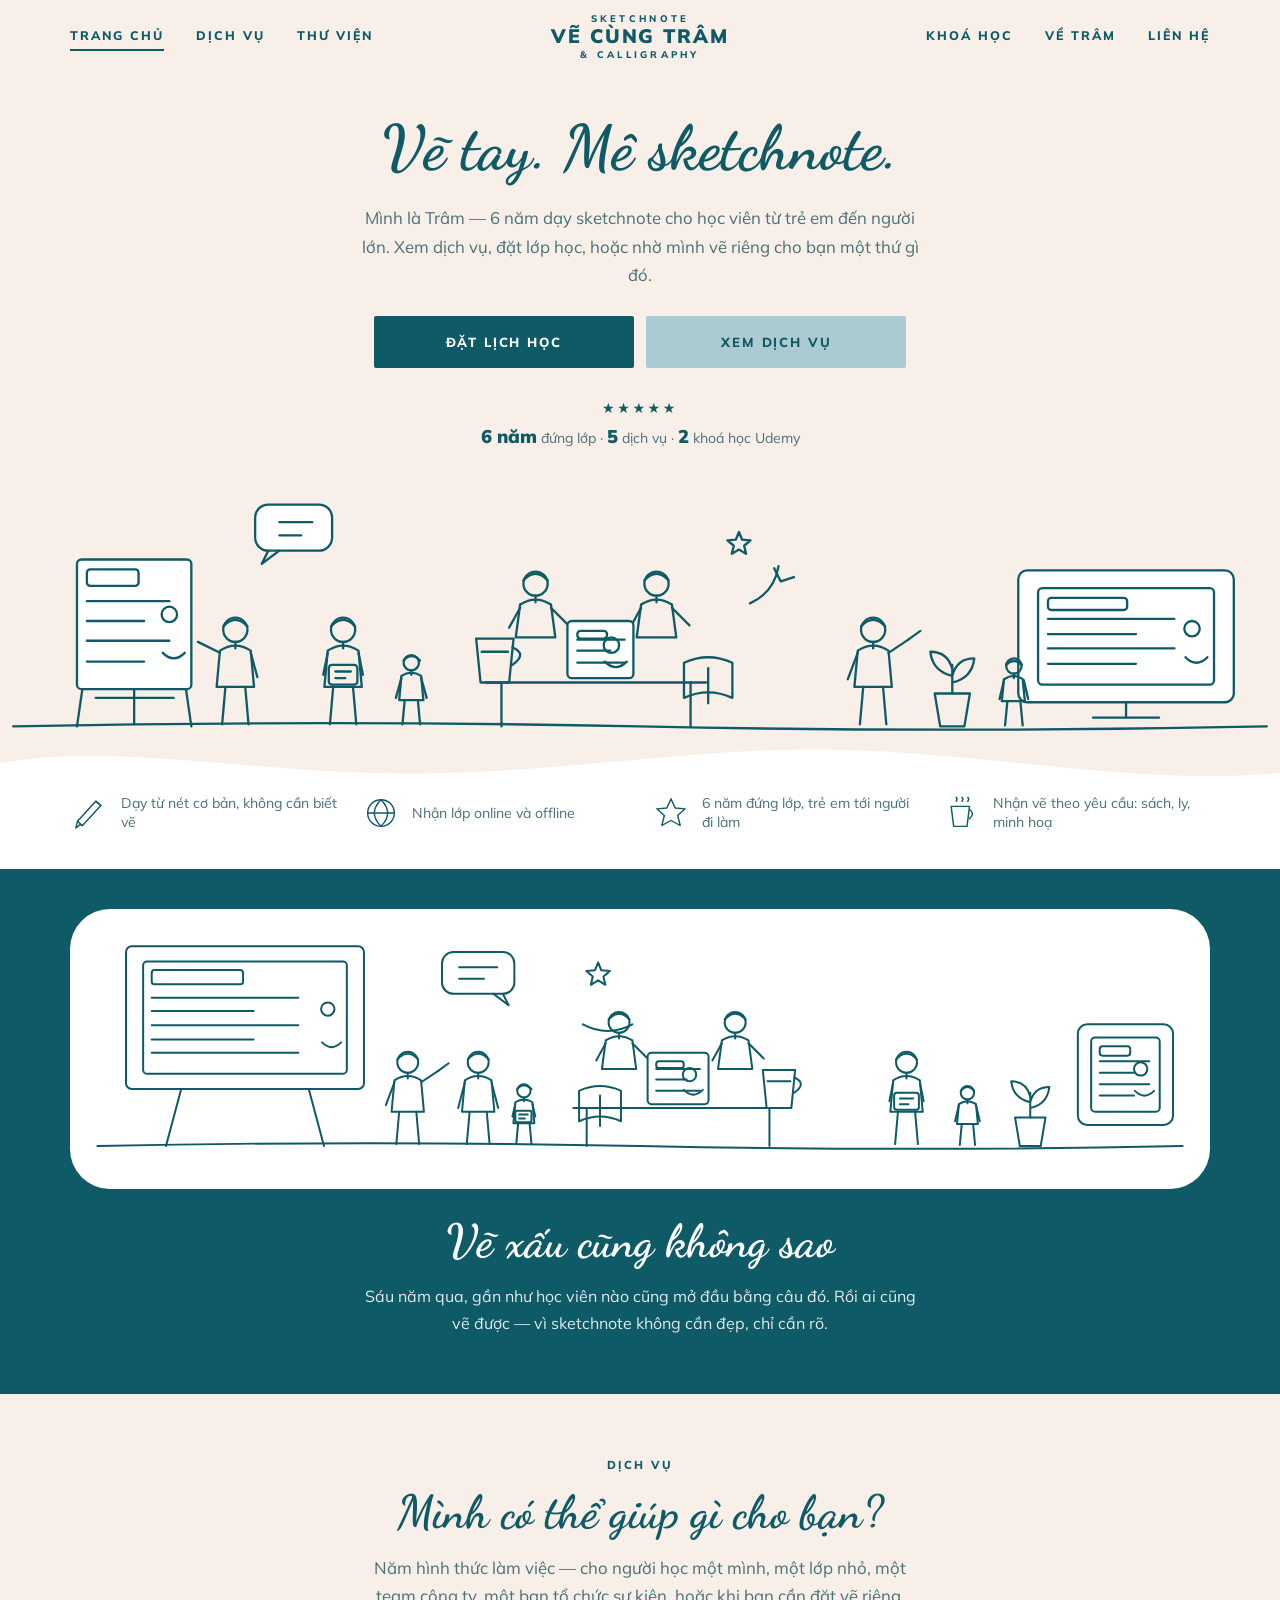
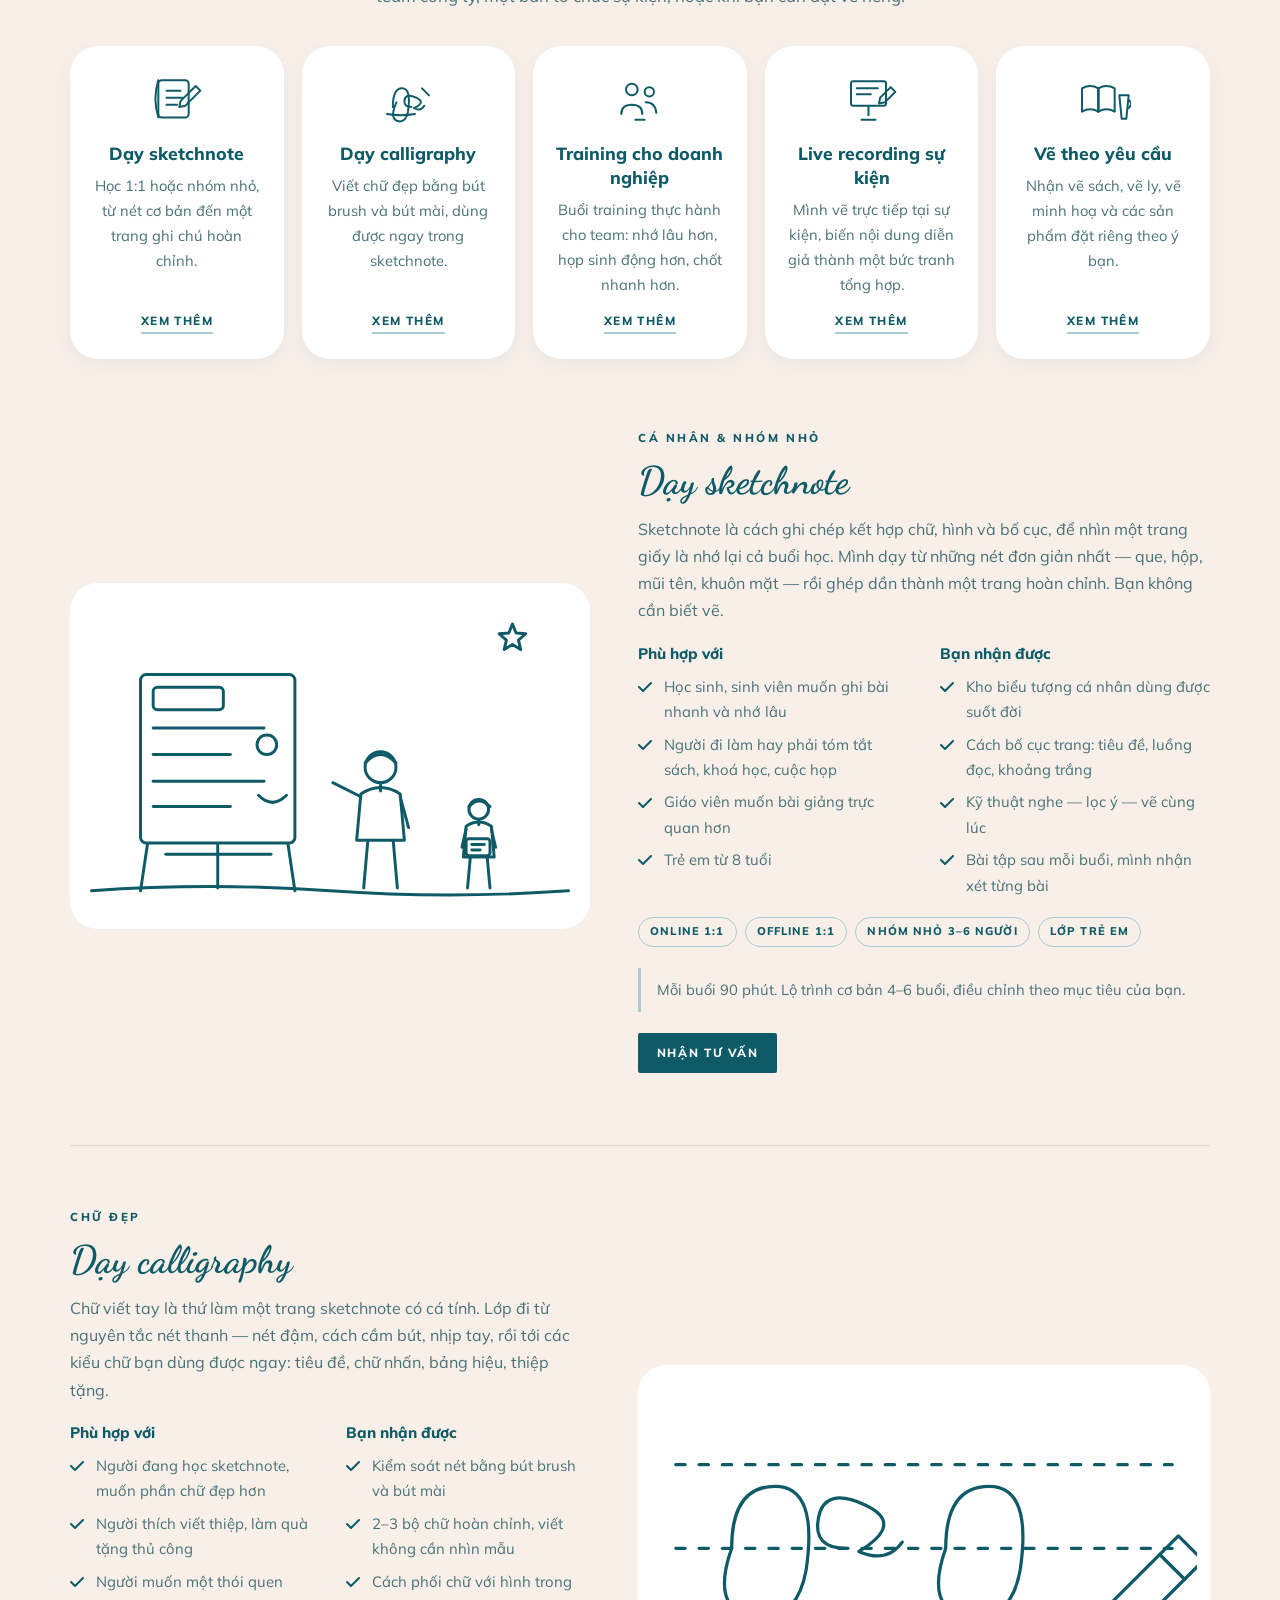
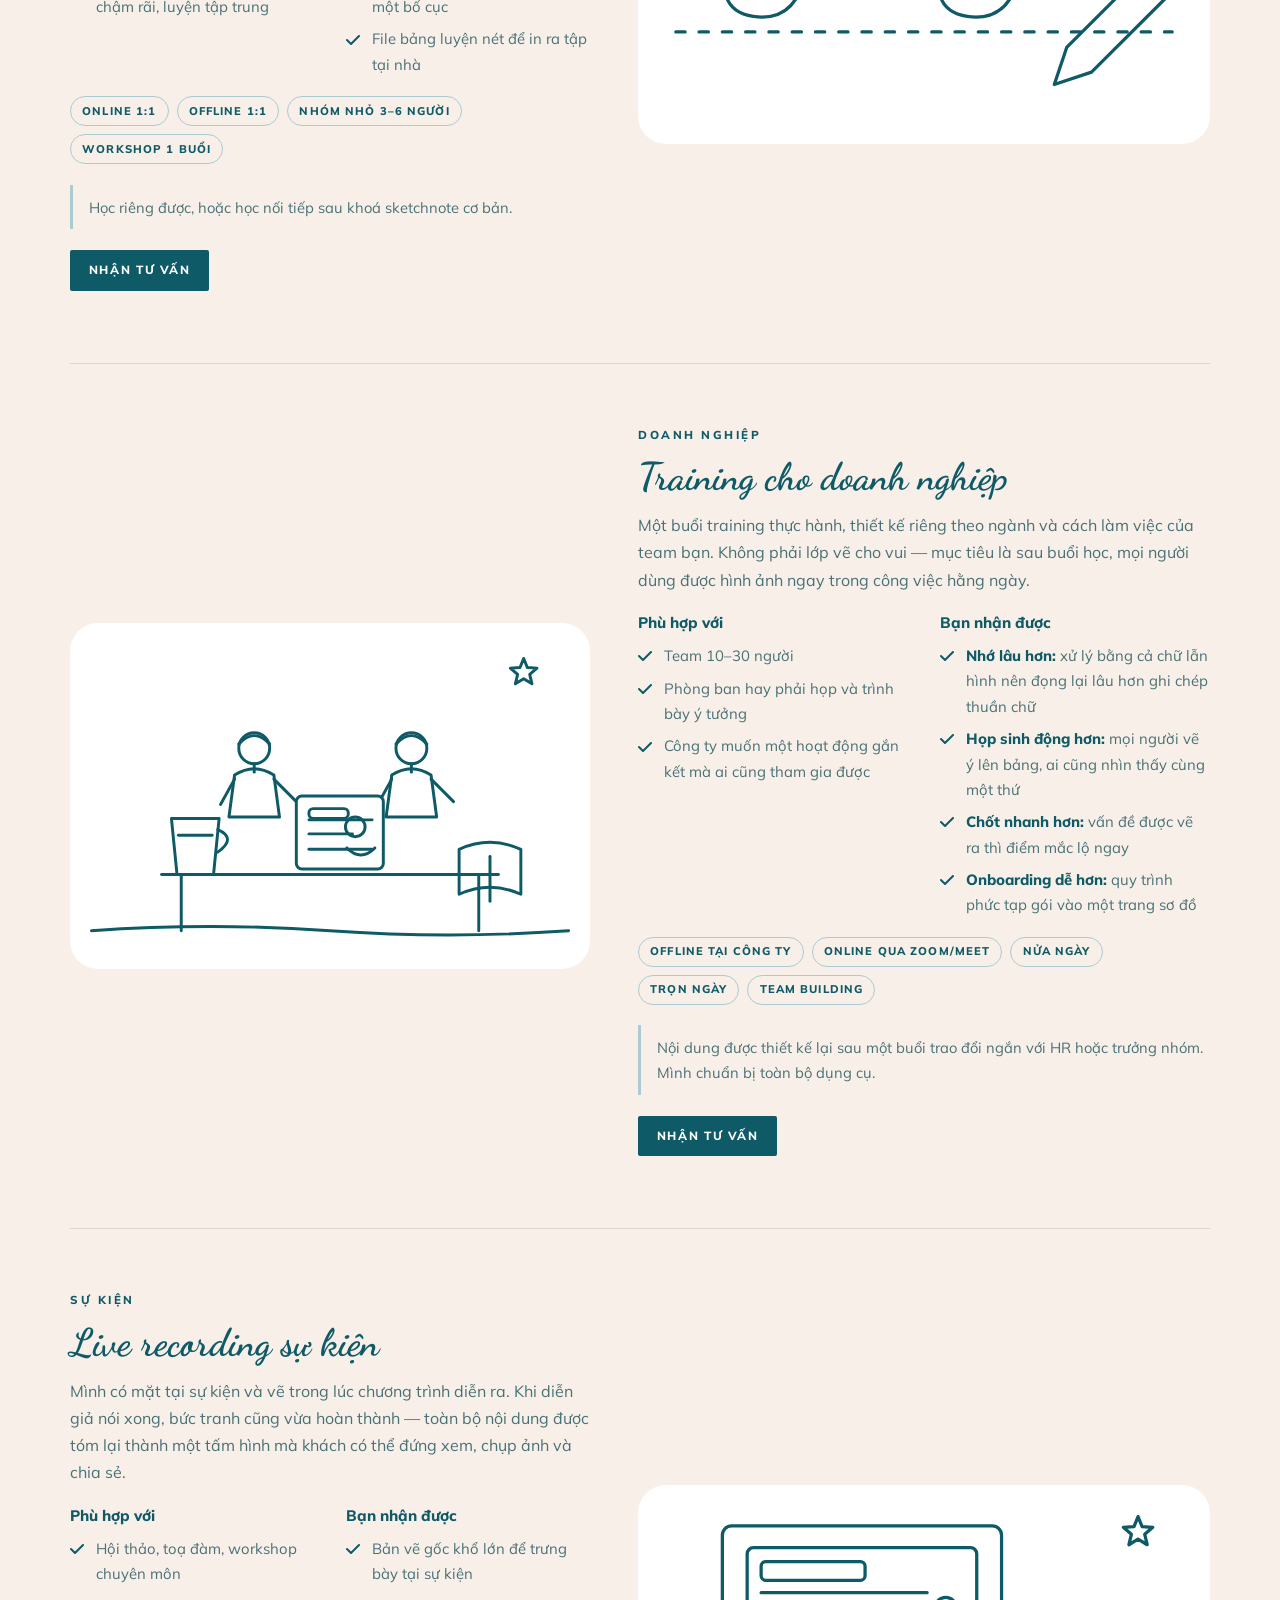
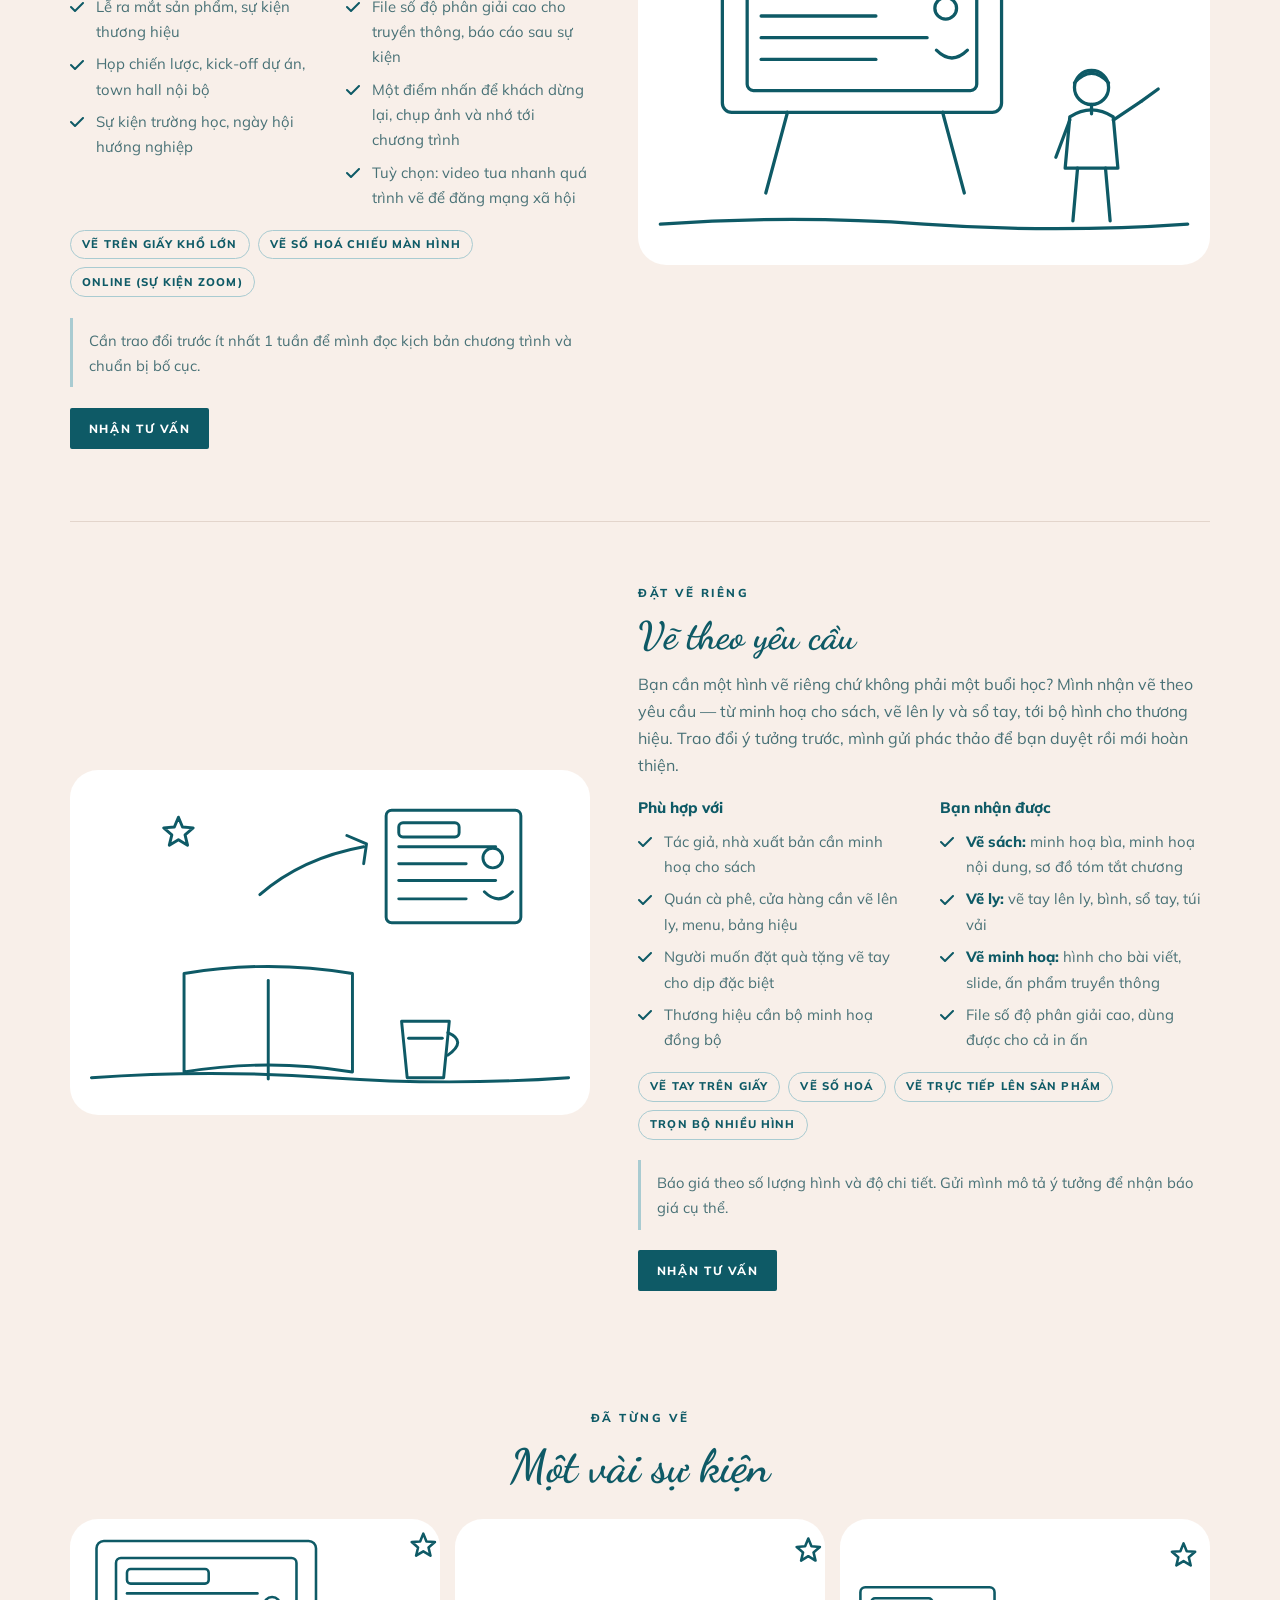
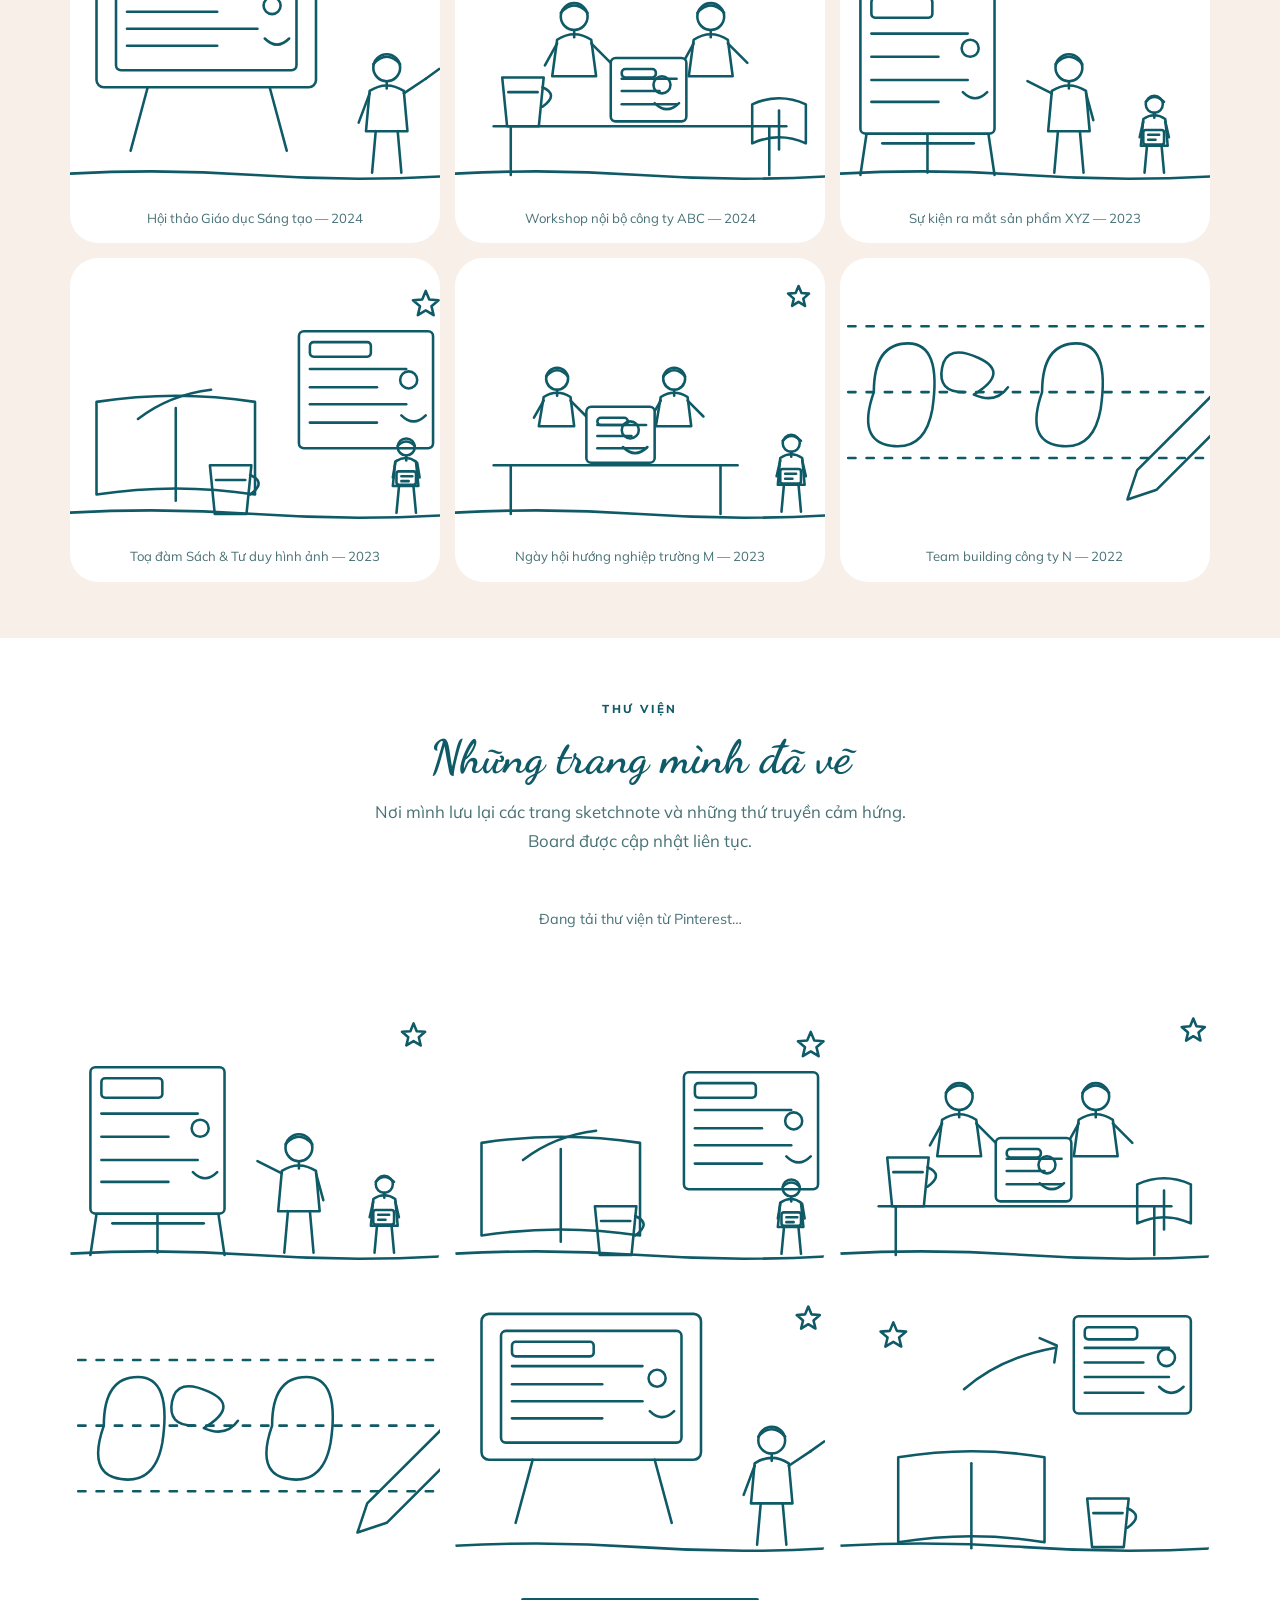
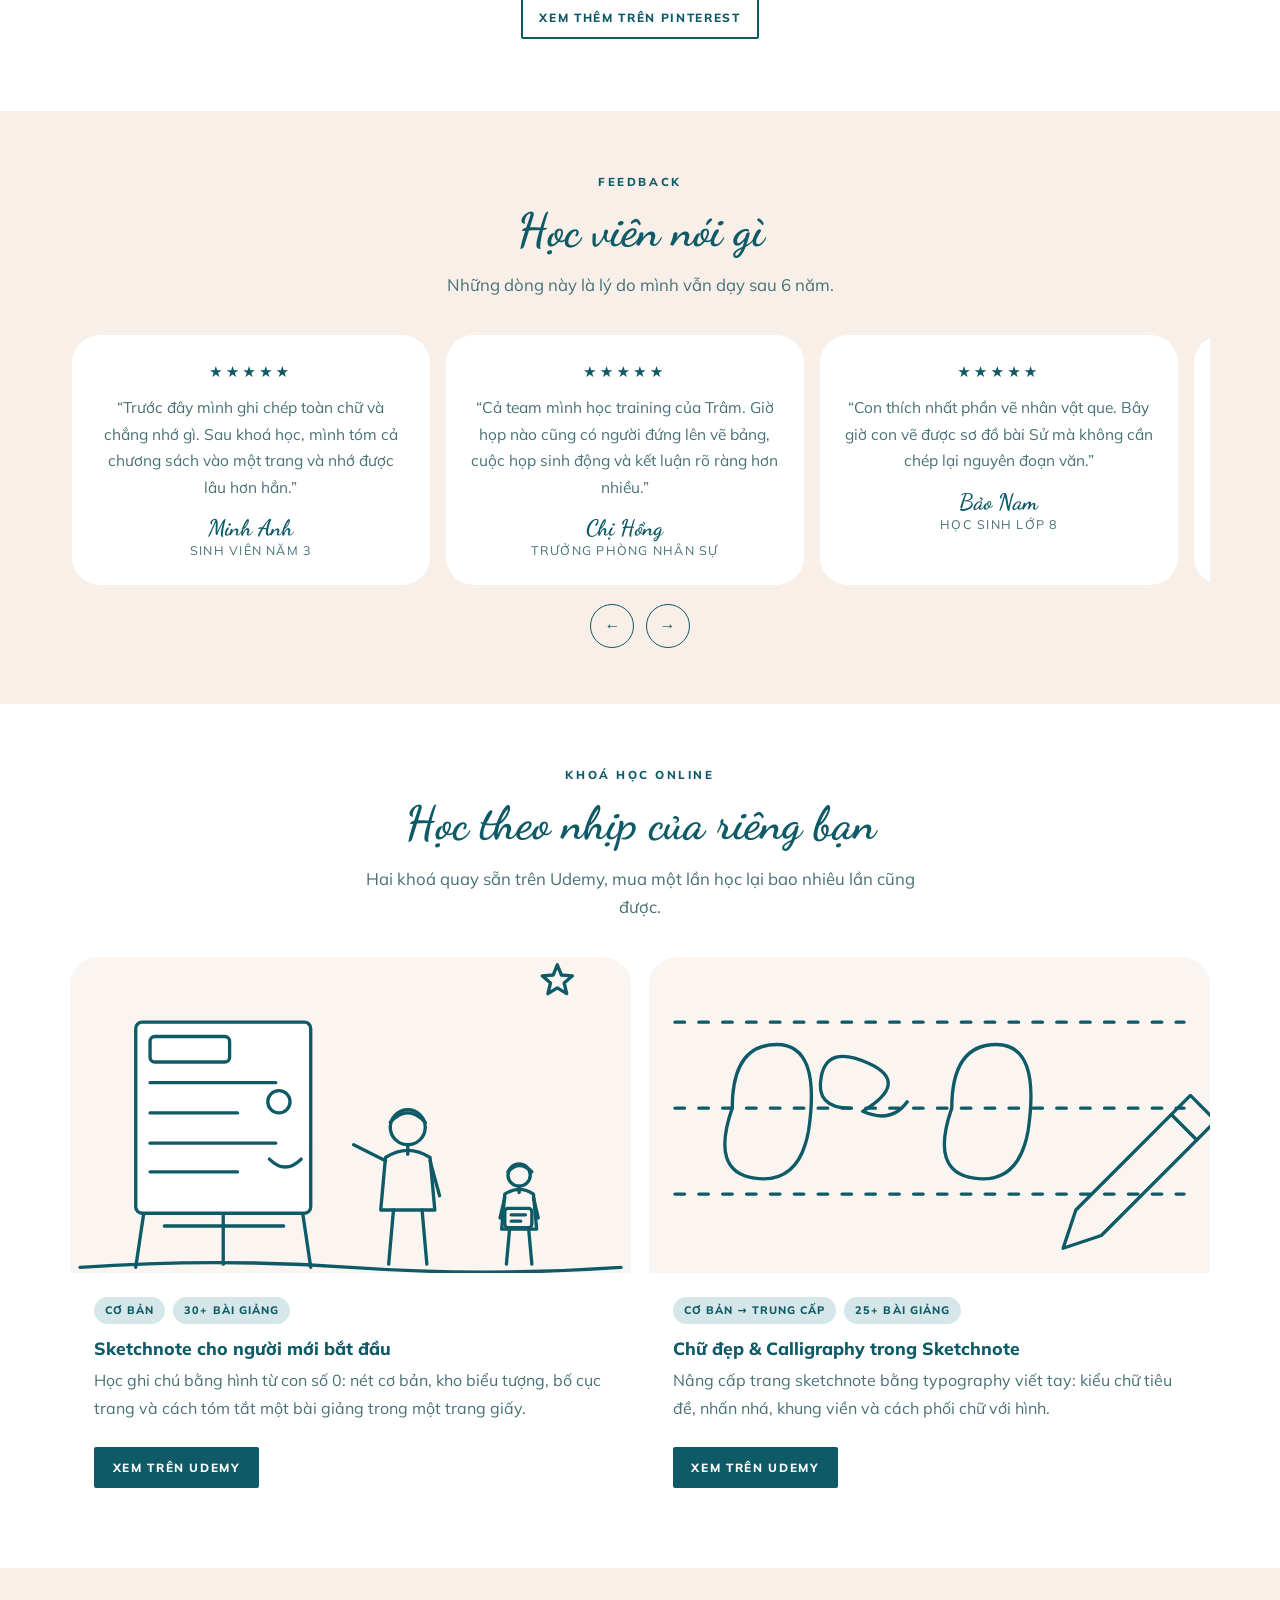
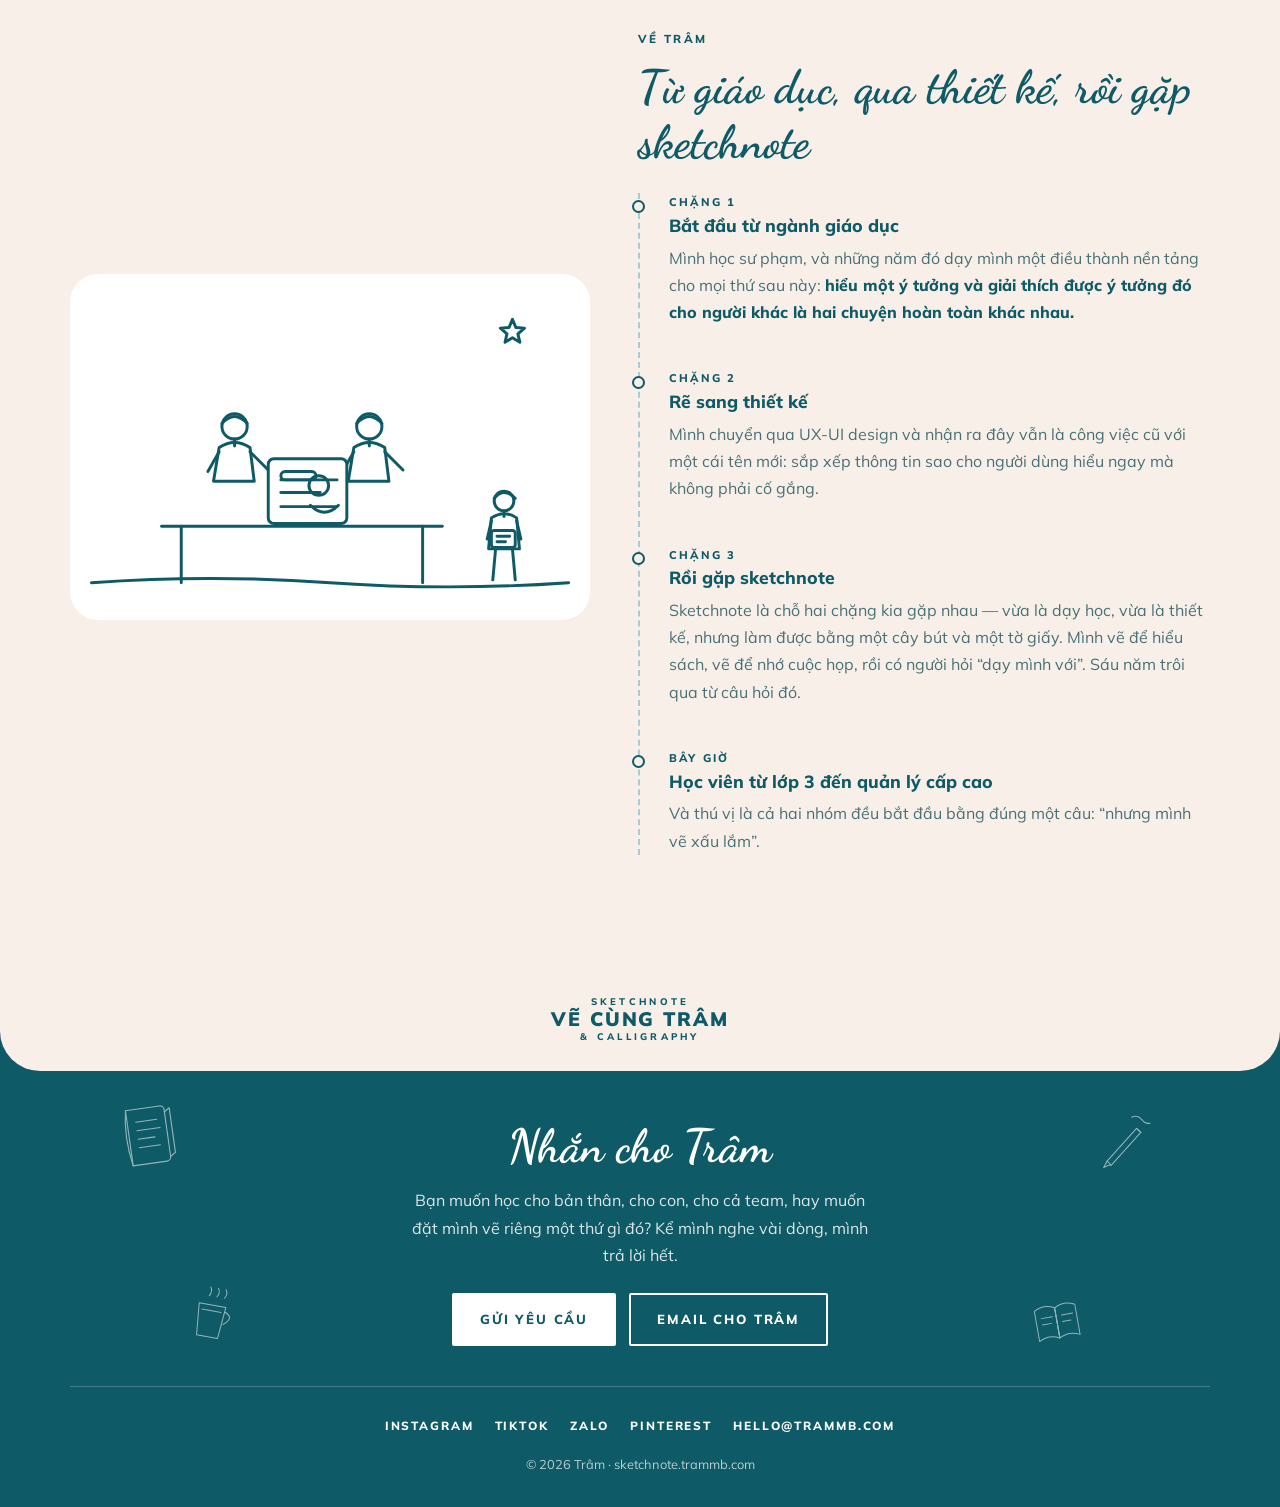
==== index.html @ b7bb28fb "Khởi tạo website sketchnote.trammb.com Web tĩnh một trang (HTML/CSS/JS thuần), kèm trang quản trị nộ" ====
<!DOCTYPE html>
<html lang="vi">
<head>
<meta charset="UTF-8">
<meta name="viewport" content="width=device-width, initial-scale=1">
<title>Trâm · Sketchnote — Biến ý tưởng thành hình ảnh</title>
<meta name="description" content="Trâm — UX-UI designer, 6 năm dạy sketchnote cho trẻ em và người lớn. Dạy sketchnote, calligraphy, training doanh nghiệp, live recording sự kiện và nhận vẽ theo yêu cầu.">
<meta name="theme-color" content="#0E5A66">
<meta property="og:title" content="Trâm · Sketchnote — Biến ý tưởng thành hình ảnh">
<meta property="og:description" content="Dạy sketchnote, calligraphy, training doanh nghiệp, live recording và vẽ theo yêu cầu.">
<meta property="og:type" content="website">
<!-- 👉 THAY: ảnh chia sẻ mạng xã hội (1200x630) -->
<meta property="og:image" content="assets/images/og-cover.jpg">

<link rel="preconnect" href="https://fonts.googleapis.com">
<link rel="preconnect" href="https://fonts.gstatic.com" crossorigin>
<!-- Dancing Script = chữ viết tay cho tiêu đề · Mulish = chữ thân bài (đồng bộ trammb.com)
     Cả hai font đều có bộ ký tự tiếng Việt đầy đủ (subset "vietnamese") -->
<link href="https://fonts.googleapis.com/css2?family=Dancing+Script:wght@600;700&family=Mulish:wght@400;600;700;800;900&display=swap" rel="stylesheet">
<link rel="stylesheet" href="styles.css">
<!-- 👉 THAY: favicon, bỏ file vào assets/ -->
<link rel="icon" href="assets/favicon.png">
</head>
<body>
<a class="skip-link" href="#main">Bỏ qua, tới nội dung chính</a>

<header class="site-header">
  <nav class="nav wrap" aria-label="Điều hướng chính">
    <ul class="nav-links nav-links--left">
      <li><a href="#top">Trang chủ</a></li>
      <li><a href="#dich-vu">Dịch vụ</a></li>
      <li><a href="#thu-vien">Thư viện</a></li>
    </ul>

    <a class="logo" href="#top">
      <span class="top">Sketchnote</span>
      <span class="mid">Vẽ cùng Trâm</span>
      <span class="bottom">&amp; Calligraphy</span>
    </a>

    <button class="nav-toggle" aria-expanded="false" aria-label="Mở menu"><span></span><span></span><span></span></button>

    <ul class="nav-links nav-links--right">
      <li><a href="#khoa-hoc">Khoá học</a></li>
      <li><a href="#ve-tram">Về Trâm</a></li>
      <li><a href="#lien-he">Liên hệ</a></li>
    </ul>
  </nav>
</header>

<main id="main">

  <!-- ===================== HERO ===================== -->
  <section class="hero" id="top">
    <div class="wrap">
      <h1 class="display">Vẽ tay. Mê sketchnote.</h1>
      <p class="lead">Mình là Trâm — 6 năm dạy sketchnote cho học viên từ trẻ em đến người lớn. Xem dịch vụ, đặt lớp học, hoặc nhờ mình vẽ riêng cho bạn một thứ gì đó.</p>
      <div class="hero-actions">
        <a class="btn" data-site-register href="#">Đặt lịch học</a>
        <a class="btn btn--sky" href="#dich-vu">Xem dịch vụ</a>
      </div>
      <p class="hero-badge">
        <span class="dots">★★★★★</span><br>
        <b>6 năm</b> đứng lớp · <b>5</b> dịch vụ · <b>2</b> khoá học Udemy
      </p>
    </div>

    <!-- 👉 THAY MINH HOẠ / ẢNH THẬT Ở ĐÂY
         Đang dùng hình vẽ SVG. Khi có ảnh thật, thay bằng:
           <img src="assets/images/hero.jpg" alt="Sketchnote của Trâm"> -->
    <div class="hero-art">
      <img src="assets/illustrations/scene-hero.svg" alt="Minh hoạ lớp học sketchnote: giá vẽ, học viên ngồi vẽ, lớp online">
    </div>
    <div class="wave" aria-hidden="true"></div>
  </section>

  <!-- ===================== 4 ĐIỂM MẠNH ===================== -->
  <section class="strip">
    <div class="wrap strip-grid" id="strip"></div>
  </section>

  <!-- ===================== DẢI TEAL ===================== -->
  <section class="band">
    <div class="wrap">
      <div class="band-card">
        <img src="assets/illustrations/scene-band.svg" alt="Minh hoạ buổi vẽ trực tiếp tại sự kiện và workshop sketchnote">
      </div>
      <div class="band-caption">
        <h2 class="display">Vẽ xấu cũng không sao</h2>
        <p>Sáu năm qua, gần như học viên nào cũng mở đầu bằng câu đó. Rồi ai cũng vẽ được — vì sketchnote không cần đẹp, chỉ cần rõ.</p>
      </div>
    </div>
  </section>

  <!-- ===================== DỊCH VỤ ===================== -->
  <section class="section" id="dich-vu">
    <div class="wrap center">
      <span class="eyebrow">Dịch vụ</span>
      <h2 class="display">Mình có thể giúp gì cho bạn?</h2>
      <p class="lead">Năm hình thức làm việc — cho người học một mình, một lớp nhỏ, một team công ty, một ban tổ chức sự kiện, hoặc khi bạn cần đặt vẽ riêng.</p>
      <!-- Render từ mảng SERVICES trong data.js -->
      <div class="grid grid--auto" id="service-cards" style="margin-top:2.2rem"></div>
    </div>
  </section>

  <!-- ===================== CHI TIẾT DỊCH VỤ ===================== -->
  <section class="section" style="padding-top:0">
    <div class="wrap">
      <!-- Render từ SERVICES trong data.js. Mỗi dịch vụ có anchor riêng:
           #day-sketchnote #calligraphy #training #live-recording #ve-theo-yeu-cau -->
      <div id="service-details"></div>

      <!-- Gallery riêng của Live recording — lấy từ LIVE_GALLERY trong data.js -->
      <div style="margin-top:2.5rem" class="center">
        <span class="eyebrow">Đã từng vẽ</span>
        <h2 class="display">Một vài sự kiện</h2>
        <div class="gallery-grid" id="live-gallery" style="margin-top:1.6rem;text-align:left"></div>
      </div>
    </div>
  </section>

  <!-- ===================== THƯ VIỆN PINTEREST ===================== -->
  <section class="section" id="thu-vien" style="background:var(--white)">
    <div class="wrap center">
      <span class="eyebrow">Thư viện</span>
      <h2 class="display">Những trang mình đã vẽ</h2>
      <p class="lead">Nơi mình lưu lại các trang sketchnote và những thứ truyền cảm hứng. Board được cập nhật liên tục.</p>

      <!-- ============================================================
           👉 THAY LINK BOARD trong data.js → biến PINTEREST_BOARD_URL
           Widget dựng bằng script chính chủ của Pinterest
           (assets.pinterest.com/js/pinit.js — cùng code mà
           widgets.pinterest.com sinh ra ở tab "Board").
           Nếu tải chậm hoặc bị chặn, khối fallback bên dưới tự hiện.
      ============================================================= -->
      <div id="pinterest-embed" style="margin-top:2rem">
        <p class="pin-loading">Đang tải thư viện từ Pinterest…</p>
      </div>
      <div id="pinterest-fallback" hidden style="margin-top:2rem">
        <div class="gallery-grid"></div>
      </div>

      <p style="margin-top:1.8rem">
        <a class="btn btn--outline btn--sm" data-pin-link href="#" target="_blank" rel="noopener">Xem thêm trên Pinterest</a>
      </p>
    </div>
  </section>

  <!-- ===================== FEEDBACK ===================== -->
  <section class="section" id="feedback">
    <div class="wrap center">
      <span class="eyebrow">Feedback</span>
      <h2 class="display">Học viên nói gì</h2>
      <p class="lead">Những dòng này là lý do mình vẫn dạy sau 6 năm.</p>
      <!-- Render từ mảng FEEDBACKS trong data.js -->
      <div class="fb-track" id="feedback-track" tabindex="0" aria-label="Feedback học viên, cuộn ngang" style="margin-top:2rem;text-align:left"></div>
      <div class="fb-nav">
        <button type="button" data-fb-prev aria-label="Feedback trước">←</button>
        <button type="button" data-fb-next aria-label="Feedback tiếp theo">→</button>
      </div>
    </div>
  </section>

  <!-- ===================== KHOÁ HỌC ===================== -->
  <section class="section" id="khoa-hoc" style="background:var(--white)">
    <div class="wrap center">
      <span class="eyebrow">Khoá học online</span>
      <h2 class="display">Học theo nhịp của riêng bạn</h2>
      <p class="lead">Hai khoá quay sẵn trên Udemy, mua một lần học lại bao nhiêu lần cũng được.</p>
      <!-- Render từ mảng COURSES trong data.js — 👉 THAY tên khoá, ảnh cover, link Udemy ở đó -->
      <div class="grid grid--2" id="course-grid" style="margin-top:2.2rem;text-align:left"></div>
    </div>
  </section>

  <!-- ===================== VỀ TRÂM ===================== -->
  <section class="section" id="ve-tram">
    <div class="wrap">
      <div class="svc-body">
        <div class="svc-media">
          <!-- 👉 THAY ẢNH CHÂN DUNG: đổi src thành assets/images/tram.jpg -->
          <img src="assets/illustrations/note-kids.svg" alt="Minh hoạ lớp học sketchnote">
        </div>
        <div>
          <span class="eyebrow">Về Trâm</span>
          <h2 class="display">Từ giáo dục, qua thiết kế, rồi gặp sketchnote</h2>
          <ol class="timeline" style="margin-top:1.5rem">
            <li>
              <p class="year">Chặng 1</p>
              <h3>Bắt đầu từ ngành giáo dục</h3>
              <p>Mình học sư phạm, và những năm đó dạy mình một điều thành nền tảng cho mọi thứ sau này: <strong>hiểu một ý tưởng và giải thích được ý tưởng đó cho người khác là hai chuyện hoàn toàn khác nhau.</strong></p>
            </li>
            <li>
              <p class="year">Chặng 2</p>
              <h3>Rẽ sang thiết kế</h3>
              <p>Mình chuyển qua UX-UI design và nhận ra đây vẫn là công việc cũ với một cái tên mới: sắp xếp thông tin sao cho người dùng hiểu ngay mà không phải cố gắng.</p>
            </li>
            <li>
              <p class="year">Chặng 3</p>
              <h3>Rồi gặp sketchnote</h3>
              <p>Sketchnote là chỗ hai chặng kia gặp nhau — vừa là dạy học, vừa là thiết kế, nhưng làm được bằng một cây bút và một tờ giấy. Mình vẽ để hiểu sách, vẽ để nhớ cuộc họp, rồi có người hỏi “dạy mình với”. Sáu năm trôi qua từ câu hỏi đó.</p>
            </li>
            <li>
              <p class="year">Bây giờ</p>
              <h3>Học viên từ lớp 3 đến quản lý cấp cao</h3>
              <p>Và thú vị là cả hai nhóm đều bắt đầu bằng đúng một câu: “nhưng mình vẽ xấu lắm”.</p>
            </li>
          </ol>
        </div>
      </div>
    </div>
  </section>

</main>

<!-- ===================== FOOTER ===================== -->
<footer class="site-footer" id="lien-he">
  <div class="footer-nav">
    <nav class="nav wrap" aria-label="Điều hướng chân trang">
      <a class="logo" href="#top">
        <span class="top">Sketchnote</span>
        <span class="mid">Vẽ cùng Trâm</span>
        <span class="bottom">&amp; Calligraphy</span>
      </a>
    </nav>
  </div>

  <div class="footer-inner wrap">
    <!-- Doodle trang trí — đổi file trong assets/illustrations/ nếu muốn -->
    <span class="footer-doodle d1"><img src="assets/illustrations/doodle-notebook.svg" alt=""></span>
    <span class="footer-doodle d2"><img src="assets/illustrations/doodle-cup.svg" alt=""></span>
    <span class="footer-doodle d3"><img src="assets/illustrations/doodle-pen.svg" alt=""></span>
    <span class="footer-doodle d4"><img src="assets/illustrations/doodle-book.svg" alt=""></span>

    <h2 class="display">Nhắn cho Trâm</h2>
    <p>Bạn muốn học cho bản thân, cho con, cho cả team, hay muốn đặt mình vẽ riêng một thứ gì đó? Kể mình nghe vài dòng, mình trả lời hết.</p>
    <div class="footer-actions">
      <a class="btn" data-site-register href="#">Gửi yêu cầu</a>
      <a class="btn btn--outline" data-site-email href="#">Email cho Trâm</a>
    </div>
  </div>

  <div class="footer-meta wrap">
    <!-- Link lấy từ object SITE trong data.js -->
    <ul class="footer-links">
      <li><a data-site-instagram href="#" target="_blank" rel="noopener">Instagram</a></li>
      <li><a data-site-tiktok href="#" target="_blank" rel="noopener">TikTok</a></li>
      <li><a data-site-zalo href="#" target="_blank" rel="noopener">Zalo</a></li>
      <li><a data-pin-link href="#" target="_blank" rel="noopener">Pinterest</a></li>
      <li><a data-site-email="text" href="#">email</a></li>
    </ul>
    <p class="copyright">© <span data-year></span> Trâm · sketchnote.trammb.com</p>
  </div>
</footer>

<script src="data.js"></script>
<script src="script.js"></script>
</body>
</html>
---- styles.css ----
/* ============================================================
   styles.css — sketchnote.trammb.com
   Style: nền giấy kem + mực teal, minh hoạ line-art một màu,
   tiêu đề chữ viết tay, nav chữ in hoa giãn chữ.
   Mobile-first.
   ============================================================ */

/* ---------- 1. Màu & font ---------- */
:root {
  --ink:        #0E5A66;   /* mực teal đậm — màu chủ đạo */
  --ink-deep:   #09424B;
  --ink-soft:   #487176;   /* chữ đoạn văn — đủ tương phản WCAG AA trên nền kem */
  --sky:        #A9CBD1;   /* teal nhạt — nút phụ, nhấn */
  --sky-soft:   #D6E7EA;
  --paper:      #F8EFE9;   /* giấy kem */
  --paper-2:    #FBF5F1;
  --white:      #FFFFFF;
  --line:       #E3D5CC;

  --font-hand: "Dancing Script", "Segoe Script", cursive;
  --font-body: "Mulish", ui-sans-serif, system-ui, -apple-system, sans-serif;

  --r-md: 16px;
  --r-lg: 28px;
  --r-xl: 40px;
  --r-pill: 9999px;
  --shadow: 0 12px 34px rgba(14,90,102,.10);
  --wrap: 1140px;
}

/* ---------- 2. Reset ---------- */
*, *::before, *::after { box-sizing: border-box; }
html { scroll-behavior: smooth; scroll-padding-top: 96px; }
body {
  margin: 0;
  font-family: var(--font-body);
  font-size: 16px; line-height: 1.7;
  color: var(--ink-soft);
  background: var(--paper);
  -webkit-font-smoothing: antialiased;
}
img, svg { max-width: 100%; display: block; }
a { color: var(--ink); }

/* Tiêu đề lớn = chữ viết tay */
.display {
  font-family: var(--font-hand); font-weight: 700;
  color: var(--ink); line-height: 1.18; letter-spacing: 0;
  margin: 0 0 .3em;
}
h1.display { font-size: clamp(2.2rem, 8.5vw, 3.9rem); }
h2.display { font-size: clamp(1.8rem, 6.5vw, 2.9rem); }
h3 { font-family: var(--font-body); font-weight: 800; font-size: 1.1rem; color: var(--ink); margin: 0 0 .4em; line-height: 1.35; }
h4 { font-weight: 800; font-size: .95rem; color: var(--ink); margin: 0 0 .5em; }
p { margin: 0 0 1em; }
strong { color: var(--ink); font-weight: 800; }

.wrap { width: min(100% - 2rem, var(--wrap)); margin-inline: auto; }
.section { padding: 3.5rem 0; }
.center { text-align: center; }
.lead { font-size: 1.05rem; max-width: 56ch; }
.center .lead, .lead.center { margin-inline: auto; }

/* Nhãn nhỏ chữ in hoa giãn chữ */
.eyebrow {
  display: inline-block; font-size: .72rem; font-weight: 800;
  letter-spacing: .22em; text-transform: uppercase; color: var(--ink);
  margin-bottom: .7rem;
}

/* ---------- 3. Nút ---------- */
.btn {
  display: inline-flex; align-items: center; justify-content: center; gap: .5rem;
  font-family: inherit; font-size: .82rem; font-weight: 800;
  letter-spacing: .14em; text-transform: uppercase;
  padding: 1em 2em; border: 2px solid var(--ink); background: var(--ink); color: #fff;
  text-decoration: none; cursor: pointer; border-radius: 2px;
  transition: background .18s ease, color .18s ease, border-color .18s ease;
}
.btn:hover, .btn:focus-visible { background: var(--ink-deep); border-color: var(--ink-deep); }
.btn--sky { background: var(--sky); border-color: var(--sky); color: var(--ink); }
.btn--sky:hover { background: var(--ink); border-color: var(--ink); color: #fff; }
.btn--outline { background: transparent; color: var(--ink); }
.btn--outline:hover { background: var(--ink); color: #fff; }
.btn--sm { padding: .7em 1.4em; font-size: .74rem; }
.btn--text {
  background: none; border: 0; padding: 0; color: var(--ink);
  letter-spacing: .12em; border-bottom: 2px solid var(--sky); border-radius: 0;
}
.btn--text:hover { background: none; border-bottom-color: var(--ink); }

/* ---------- 4. Header ---------- */
.site-header {
  position: sticky; top: 0; z-index: 60;
  background: rgba(248,239,233,.96);
  backdrop-filter: saturate(180%) blur(8px);
}
.nav { display: flex; align-items: center; justify-content: space-between; gap: 1rem; padding: .8rem 0; }

/* Logo xếp 3 dòng như bảng hiệu */
.logo { text-align: center; text-decoration: none; color: var(--ink); line-height: 1.1; }
.logo .top, .logo .bottom {
  display: block; font-size: .6rem; font-weight: 800; letter-spacing: .34em; text-transform: uppercase;
}
.logo .mid {
  display: block; font-size: 1.22rem; font-weight: 900; letter-spacing: .1em;
  text-transform: uppercase; margin: .1em 0;
}

.nav-toggle {
  display: grid; gap: 5px; width: 42px; height: 40px; place-content: center;
  background: none; border: 1.5px solid var(--ink); border-radius: 4px; cursor: pointer;
}
.nav-toggle span { display: block; width: 18px; height: 2px; background: var(--ink); }

/* Trên điện thoại: 2 nhóm link xếp dọc dưới logo, không đè lên nhau */
.nav { flex-wrap: wrap; }
.nav-links {
  display: none; list-style: none; margin: 0; padding: 0;
  width: 100%; flex-direction: column; gap: 0;
}
.nav-links--left  { order: 3; }
.nav-links--right { order: 4; padding-bottom: .8rem; }
.nav-links.open { display: flex; }
.nav-links a {
  display: block; padding: .75rem .1rem; color: var(--ink); text-decoration: none;
  font-size: .78rem; font-weight: 800; letter-spacing: .16em; text-transform: uppercase;
  border-bottom: 1px solid var(--line);
}
.nav-links a.is-active { border-bottom-color: var(--ink); }

@media (min-width: 1000px) {
  .nav-toggle { display: none; }
  .nav { display: grid; grid-template-columns: 1fr auto 1fr; align-items: center; }
  .nav-links {
    display: flex; flex-direction: row; align-items: center; gap: 2rem;
    position: static; background: none; padding: 0; box-shadow: none;
  }
  .nav-links--left  { justify-self: start; order: 0; width: auto; }
  .nav-links--right { justify-self: end;   order: 0; width: auto; padding-bottom: 0; }
  .logo { order: 0; }
  .nav-links a { border: 0; padding: .3rem 0; position: relative; }
  .nav-links a::after {
    content: ""; position: absolute; left: 0; right: 100%; bottom: 0; height: 2px;
    background: var(--ink); transition: right .2s ease;
  }
  .nav-links a:hover::after, .nav-links a.is-active::after { right: 0; }
}

/* ---------- 5. Hero ---------- */
.hero { padding: 2.5rem 0 0; text-align: center; position: relative; }
.hero .lead { margin-inline: auto; }
.hero-actions { display: flex; flex-wrap: wrap; gap: .8rem; justify-content: center; margin-top: 1.6rem; }
.hero-actions .btn { flex: 1 1 190px; max-width: 260px; }

/* dải số liệu nhỏ dưới nút */
.hero-badge { margin-top: 1.8rem; font-size: .88rem; }
.hero-badge b { font-size: 1.15rem; font-weight: 900; color: var(--ink); }
.hero-badge .dots { color: var(--ink); letter-spacing: .18em; }

/* minh hoạ rộng + dải sóng */
.hero-art { margin-top: 1.5rem; }
.hero-art img { width: 100%; }
/* Trên điện thoại: phóng to minh hoạ rồi cắt bớt hai mép cho dễ nhìn */
@media (max-width: 720px) {
  .hero-art, .band-card { overflow: hidden; }
  .hero-art img, .band-card img { width: 210%; max-width: none; margin-left: -55%; }
  .band-card { padding: 1.1rem .6rem; }
}
.wave {
  display: block; width: 100%; height: 42px; margin-top: -1px;
  background: var(--white);
  -webkit-mask: url("data:image/svg+xml,%3Csvg xmlns='http://www.w3.org/2000/svg' viewBox='0 0 1200 42' preserveAspectRatio='none'%3E%3Cpath d='M0 20c120-22 260 16 420 10s260-30 400-22 260 34 380 22V42H0z' fill='%23000'/%3E%3C/svg%3E") no-repeat center/100% 100%;
          mask: url("data:image/svg+xml,%3Csvg xmlns='http://www.w3.org/2000/svg' viewBox='0 0 1200 42' preserveAspectRatio='none'%3E%3Cpath d='M0 20c120-22 260 16 420 10s260-30 400-22 260 34 380 22V42H0z' fill='%23000'/%3E%3C/svg%3E") no-repeat center/100% 100%;
}

/* ---------- 6. Dải 4 điểm mạnh ---------- */
.strip { background: var(--white); padding: .5rem 0 2.2rem; }
.strip-grid { display: grid; gap: 1.4rem; grid-template-columns: repeat(2, 1fr); }
@media (min-width: 820px) { .strip-grid { grid-template-columns: repeat(4, 1fr); } }
.strip-item { display: flex; gap: .7rem; align-items: center; font-size: .88rem; line-height: 1.4; }
.strip-item svg { width: 40px; height: 40px; flex: none; }

/* ---------- 7. Dải teal + thẻ trắng ---------- */
.band { background: var(--ink); padding: 2.5rem 0; }
.band-card {
  background: var(--white); border-radius: var(--r-xl);
  padding: 1.5rem 1rem; overflow: hidden;
}
.band-card img { width: 100%; }
.band-caption { text-align: center; color: rgba(255,255,255,.88); margin: 1.6rem auto 0; max-width: 56ch; }
.band-caption .display { color: #fff; }

/* ---------- 8. Thẻ dịch vụ ---------- */
.grid { display: grid; gap: 1.1rem; }
@media (min-width: 620px) { .grid--2 { grid-template-columns: repeat(2, 1fr); } }
@media (min-width: 640px) { .grid--auto { grid-template-columns: repeat(2, 1fr); } }
@media (min-width: 1040px) { .grid--auto { grid-template-columns: repeat(5, 1fr); } }

.card {
  background: var(--white); border-radius: var(--r-lg); padding: 1.6rem 1.3rem;
  display: flex; flex-direction: column; text-align: center; align-items: center;
  box-shadow: 0 6px 20px rgba(14,90,102,.06);
  transition: transform .2s ease, box-shadow .2s ease;
}
.card:hover { transform: translateY(-5px); box-shadow: var(--shadow); }
.card svg { width: 56px; height: 56px; margin-bottom: .9rem; }
.card p { flex: 1; font-size: .92rem; }

/* ---------- 9. Chi tiết dịch vụ ---------- */
.svc { padding: 2.5rem 0; border-top: 1px solid var(--line); }
.svc:first-child { border-top: 0; padding-top: .5rem; }
.svc-media { background: var(--white); border-radius: var(--r-lg); padding: .8rem; margin-bottom: 1.4rem; }
.tag-list { list-style: none; padding: 0; margin: 0 0 1.3rem; display: flex; flex-wrap: wrap; gap: .5rem; }
.tag-list li {
  font-size: .7rem; font-weight: 800; letter-spacing: .1em; text-transform: uppercase;
  color: var(--ink); border: 1.5px solid var(--sky); border-radius: var(--r-pill); padding: .4em 1em;
}
.check-list { list-style: none; padding: 0; margin: 0 0 1.2rem; }
.check-list li { position: relative; padding-left: 1.6rem; margin-bottom: .45rem; font-size: .93rem; }
.check-list li::before {
  content: ""; position: absolute; left: 0; top: .55em; width: 14px; height: 10px;
  background: url("data:image/svg+xml,%3Csvg xmlns='http://www.w3.org/2000/svg' viewBox='0 0 14 10'%3E%3Cpath d='M1 5l4 4 8-8' stroke='%230E5A66' stroke-width='2' fill='none' stroke-linecap='round' stroke-linejoin='round'/%3E%3C/svg%3E") no-repeat center/contain;
}
.note-box { border-left: 3px solid var(--sky); padding: .6rem 0 .6rem 1rem; font-size: .92rem; }
.note-box p { margin: 0; }
@media (min-width: 900px) {
  .svc { padding: 3.5rem 0; }
  .svc-body { display: grid; grid-template-columns: 1fr 1.1fr; gap: 3rem; align-items: center; }
  .svc:nth-child(even) .svc-media { order: 2; }
  .svc-media { margin-bottom: 0; }
  .svc-cols { display: grid; grid-template-columns: 1fr 1fr; gap: 0 2rem; }
}

/* ---------- 10. Gallery ---------- */
.gallery-grid { display: grid; grid-template-columns: repeat(2, 1fr); gap: .9rem; }
@media (min-width: 760px) { .gallery-grid { grid-template-columns: repeat(3, 1fr); } }
.gallery-grid figure {
  margin: 0; background: var(--white); border-radius: var(--r-lg); overflow: hidden;
  transition: transform .2s ease, box-shadow .2s ease;
}
.gallery-grid figure:hover { transform: translateY(-4px); box-shadow: var(--shadow); }
.gallery-grid img { width: 100%; aspect-ratio: 4/3; object-fit: cover; }
.gallery-grid figcaption { padding: .6rem .9rem .9rem; font-size: .82rem; text-align: center; }
.img-missing { background: repeating-linear-gradient(45deg, var(--paper-2) 0 10px, var(--sky-soft) 10px 20px); }

#pinterest-embed { display: flex; justify-content: center; min-height: 80px; }
.pin-loading { text-align: center; font-size: .9rem; padding: 1.2rem 0; }

/* ---------- 11. Feedback ---------- */
.fb-track { display: flex; gap: 1rem; overflow-x: auto; scroll-snap-type: x mandatory; padding: .2rem .1rem 1.2rem; scrollbar-width: none; }
.fb-track::-webkit-scrollbar { display: none; }
.fb-card {
  scroll-snap-align: center; flex: 0 0 85%;
  background: var(--white); border-radius: var(--r-lg); padding: 1.5rem; text-align: center;
}
@media (min-width: 700px) { .fb-card { flex-basis: 45%; } }
@media (min-width: 1050px) { .fb-card { flex-basis: 31.5%; } }
.fb-stars { color: var(--ink); letter-spacing: .2em; font-size: .95rem; }
.fb-quote { margin: .6rem 0 1.1rem; font-size: .97rem; color: var(--ink-soft); }
.fb-name { font-family: var(--font-hand); font-weight: 700; font-size: 1.4rem; color: var(--ink); line-height: 1; }
.fb-role { font-size: .78rem; letter-spacing: .1em; text-transform: uppercase; }
.fb-nav { display: flex; gap: .7rem; justify-content: center; }
.fb-nav button {
  width: 44px; height: 44px; border-radius: 50%; border: 1.5px solid var(--ink);
  background: transparent; color: var(--ink); font-size: 1rem; cursor: pointer;
}
.fb-nav button:hover { background: var(--ink); color: #fff; }

/* ---------- 12. Khoá học ---------- */
.course {
  display: flex; flex-direction: column; background: var(--white);
  border-radius: var(--r-lg); overflow: hidden;
  transition: transform .2s ease, box-shadow .2s ease;
}
.course:hover { transform: translateY(-5px); box-shadow: var(--shadow); }
.course img { width: 100%; aspect-ratio: 16/9; object-fit: cover; background: var(--paper-2); }
.course .body { padding: 1.5rem; display: flex; flex-direction: column; flex: 1; }
.course-meta { display: flex; flex-wrap: wrap; gap: .5rem; margin-bottom: .8rem; }
.course-meta span {
  font-size: .68rem; font-weight: 800; letter-spacing: .1em; text-transform: uppercase;
  color: var(--ink); background: var(--sky-soft); border-radius: var(--r-pill); padding: .4em 1em;
}
.course .btn { align-self: flex-start; margin-top: .6rem; }

/* ---------- 13. Về Trâm ---------- */
.timeline { list-style: none; margin: 0; padding: 0 0 0 1.8rem; border-left: 2px dashed var(--sky); }
.timeline li { position: relative; padding-bottom: 1.7rem; }
.timeline li:last-child { padding-bottom: 0; }
.timeline li::before {
  content: ""; position: absolute; left: -2.3rem; top: .4rem; width: 13px; height: 13px;
  border-radius: 50%; background: var(--paper); border: 2.5px solid var(--ink);
}
.timeline .year { font-size: .7rem; font-weight: 800; letter-spacing: .2em; text-transform: uppercase; color: var(--ink); margin-bottom: .1rem; }

/* ---------- 14. Footer ---------- */
.site-footer { background: var(--ink); color: #fff; margin-top: 2.5rem; }
.footer-nav {
  background: var(--paper); border-radius: 0 0 var(--r-xl) var(--r-xl);
  padding: 1rem 0;
}
.footer-nav .nav {
  /* không dùng lưới 3 cột như header — chỉ một logo canh giữa */
  display: flex; justify-content: center; align-items: center;
}
.footer-nav .logo { width: auto; }
.footer-inner { position: relative; padding: 3rem 0 2.5rem; text-align: center; overflow: hidden; }
.footer-inner > * { position: relative; z-index: 1; }
.footer-inner .display { color: #fff; }
.footer-inner p { color: rgba(255,255,255,.85); margin-inline: auto; max-width: 46ch; }
.footer-actions { display: flex; flex-wrap: wrap; gap: .8rem; justify-content: center; margin-top: 1.5rem; }
.footer-actions .btn { border-color: #fff; background: #fff; color: var(--ink); }
.footer-actions .btn:hover { background: var(--sky); border-color: var(--sky); color: var(--ink); }
.footer-actions .btn--outline { background: transparent; color: #fff; }
.footer-actions .btn--outline:hover { background: #fff; color: var(--ink); }

/* doodle rải quanh footer */
.footer-doodle { position: absolute; opacity: .55; pointer-events: none; z-index: 0; }
.footer-doodle img { width: 100%; filter: brightness(0) invert(1); }
.d1 { width: 64px; top: 8%;  left: 4%;  rotate: -8deg; }
.d2 { width: 58px; bottom: 12%; left: 10%; rotate: 10deg; }
.d3 { width: 60px; top: 12%; right: 5%;  rotate: 12deg; }
.d4 { width: 56px; bottom: 10%; right: 11%; rotate: -10deg; }
@media (max-width: 780px) { .footer-doodle { display: none; } }

.footer-meta {
  border-top: 1px solid rgba(255,255,255,.22); padding: 1.5rem 0 2rem;
  display: grid; gap: 1rem; justify-items: center; text-align: center;
}
.footer-links { list-style: none; padding: 0; margin: 0; display: flex; flex-wrap: wrap; gap: 1.3rem; justify-content: center; }
.footer-links a {
  color: #fff; text-decoration: none; font-size: .74rem; font-weight: 800;
  letter-spacing: .16em; text-transform: uppercase;
}
.footer-links a:hover { color: var(--sky); }
.copyright { font-size: .8rem; color: rgba(255,255,255,.7); margin: 0; }

/* ---------- 15. Tiện ích ---------- */
.skip-link { position: absolute; left: -9999px; background: var(--ink); color: #fff; padding: .6em 1em; z-index: 100; }
.skip-link:focus { left: .6rem; top: .6rem; }
:focus-visible { outline: 3px solid var(--ink); outline-offset: 3px; }

.reveal { opacity: 0; transform: translateY(16px); transition: opacity .55s ease, transform .55s ease; }
.reveal.is-visible { opacity: 1; transform: none; }
@media (prefers-reduced-motion: reduce) {
  *, *::before, *::after { animation: none !important; transition: none !important; }
  .reveal { opacity: 1; transform: none; }
  html { scroll-behavior: auto; }
}
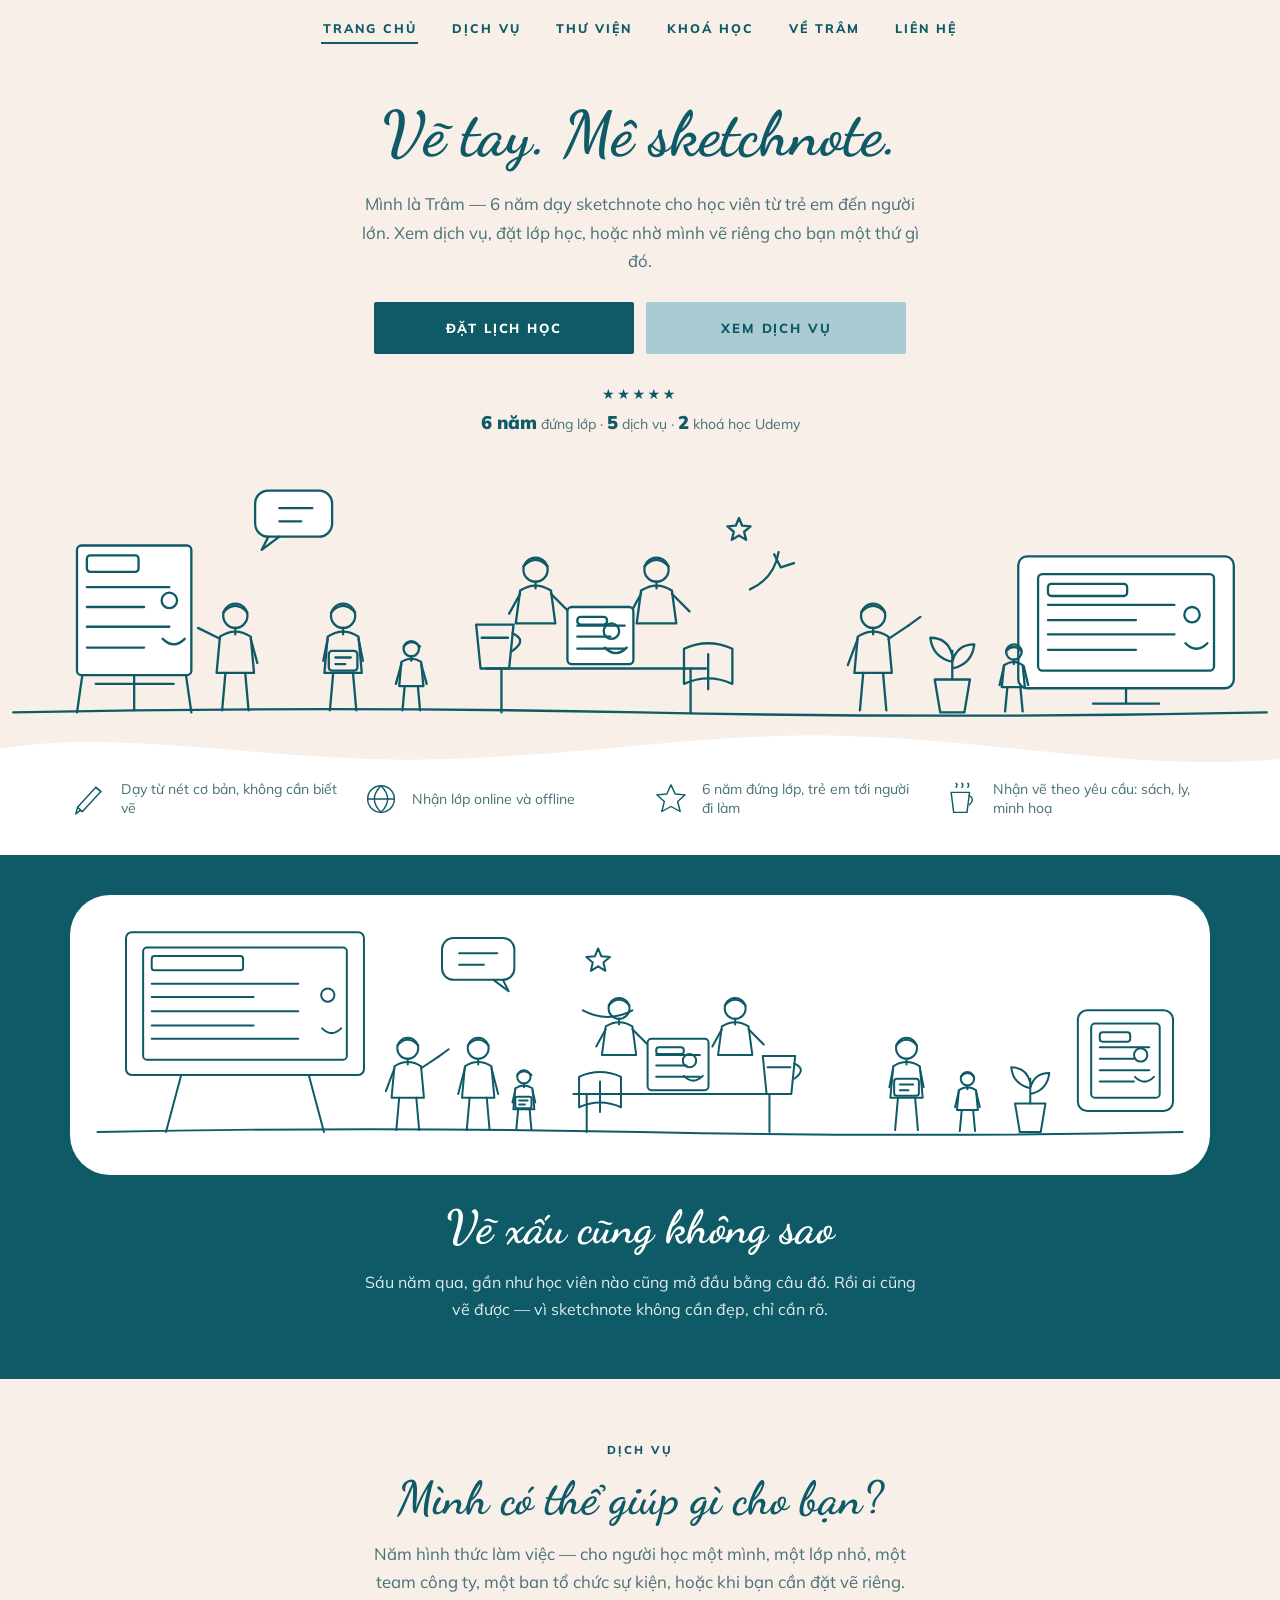
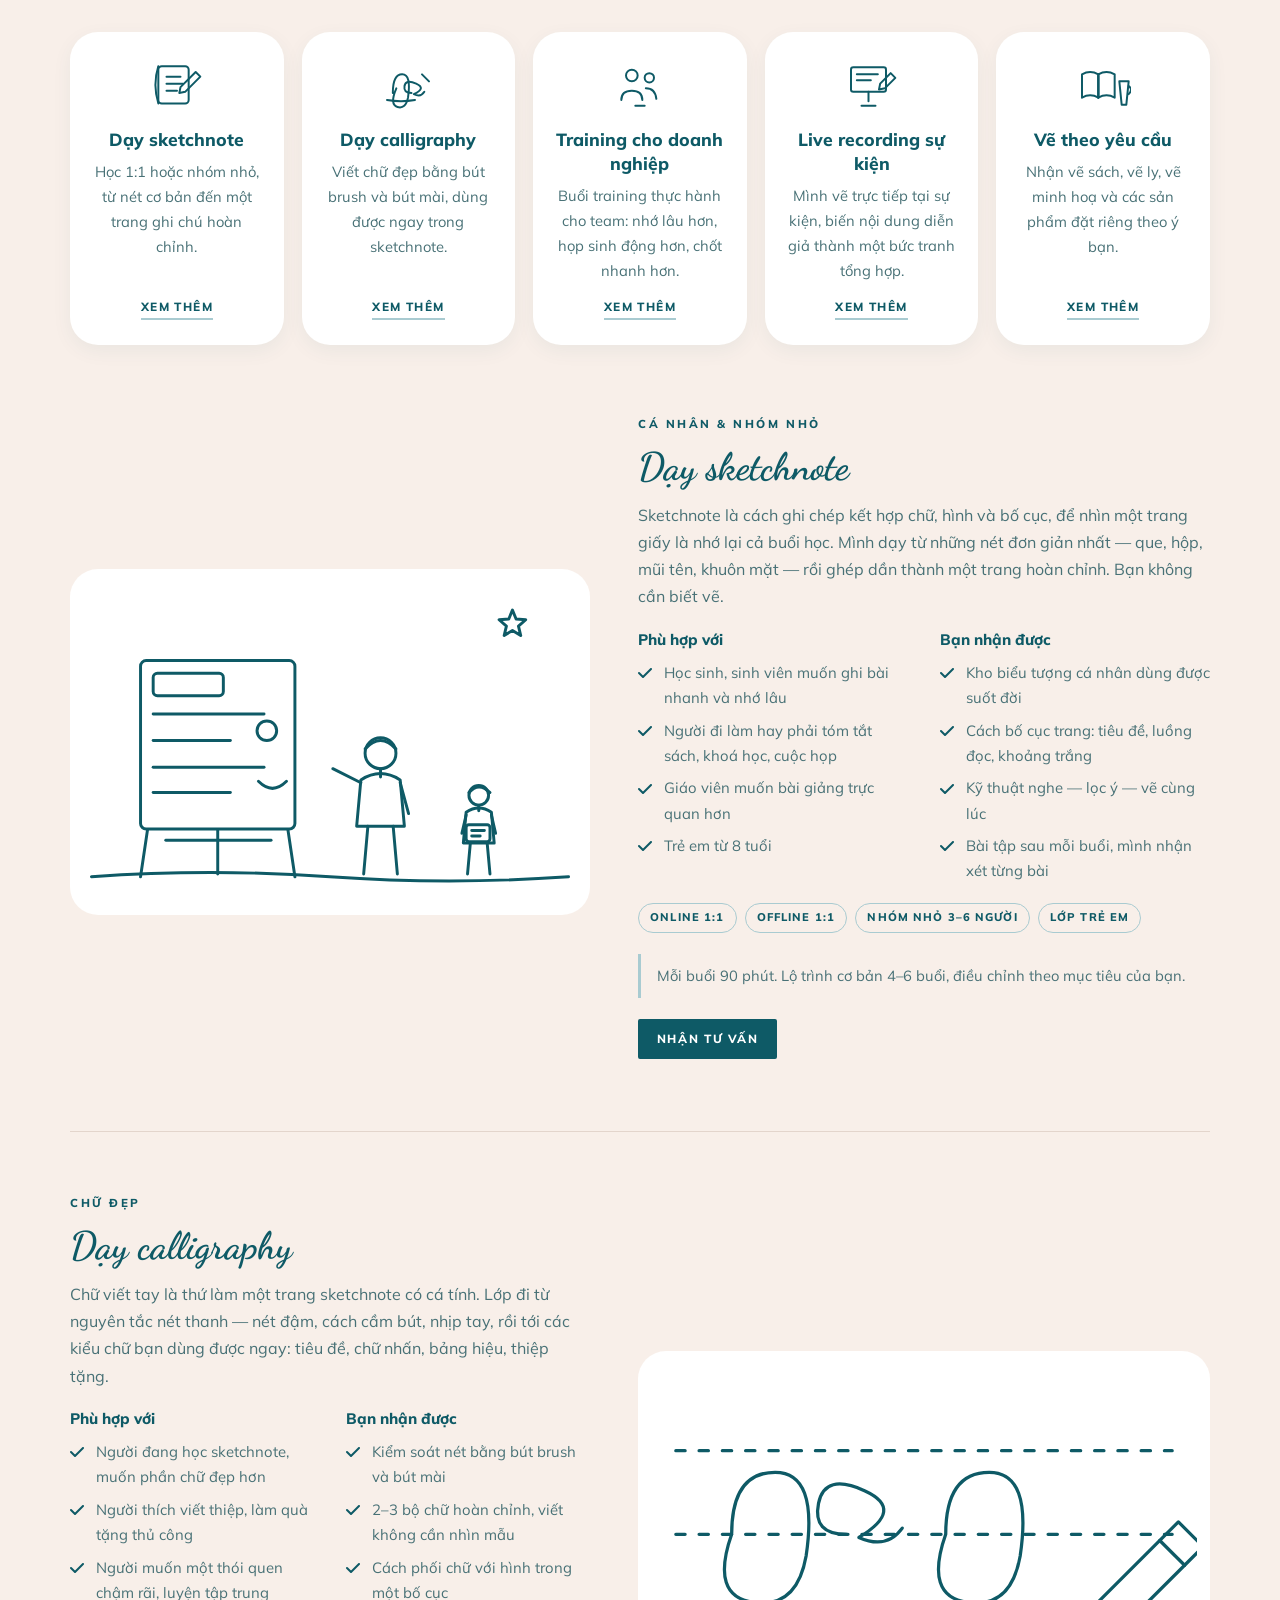
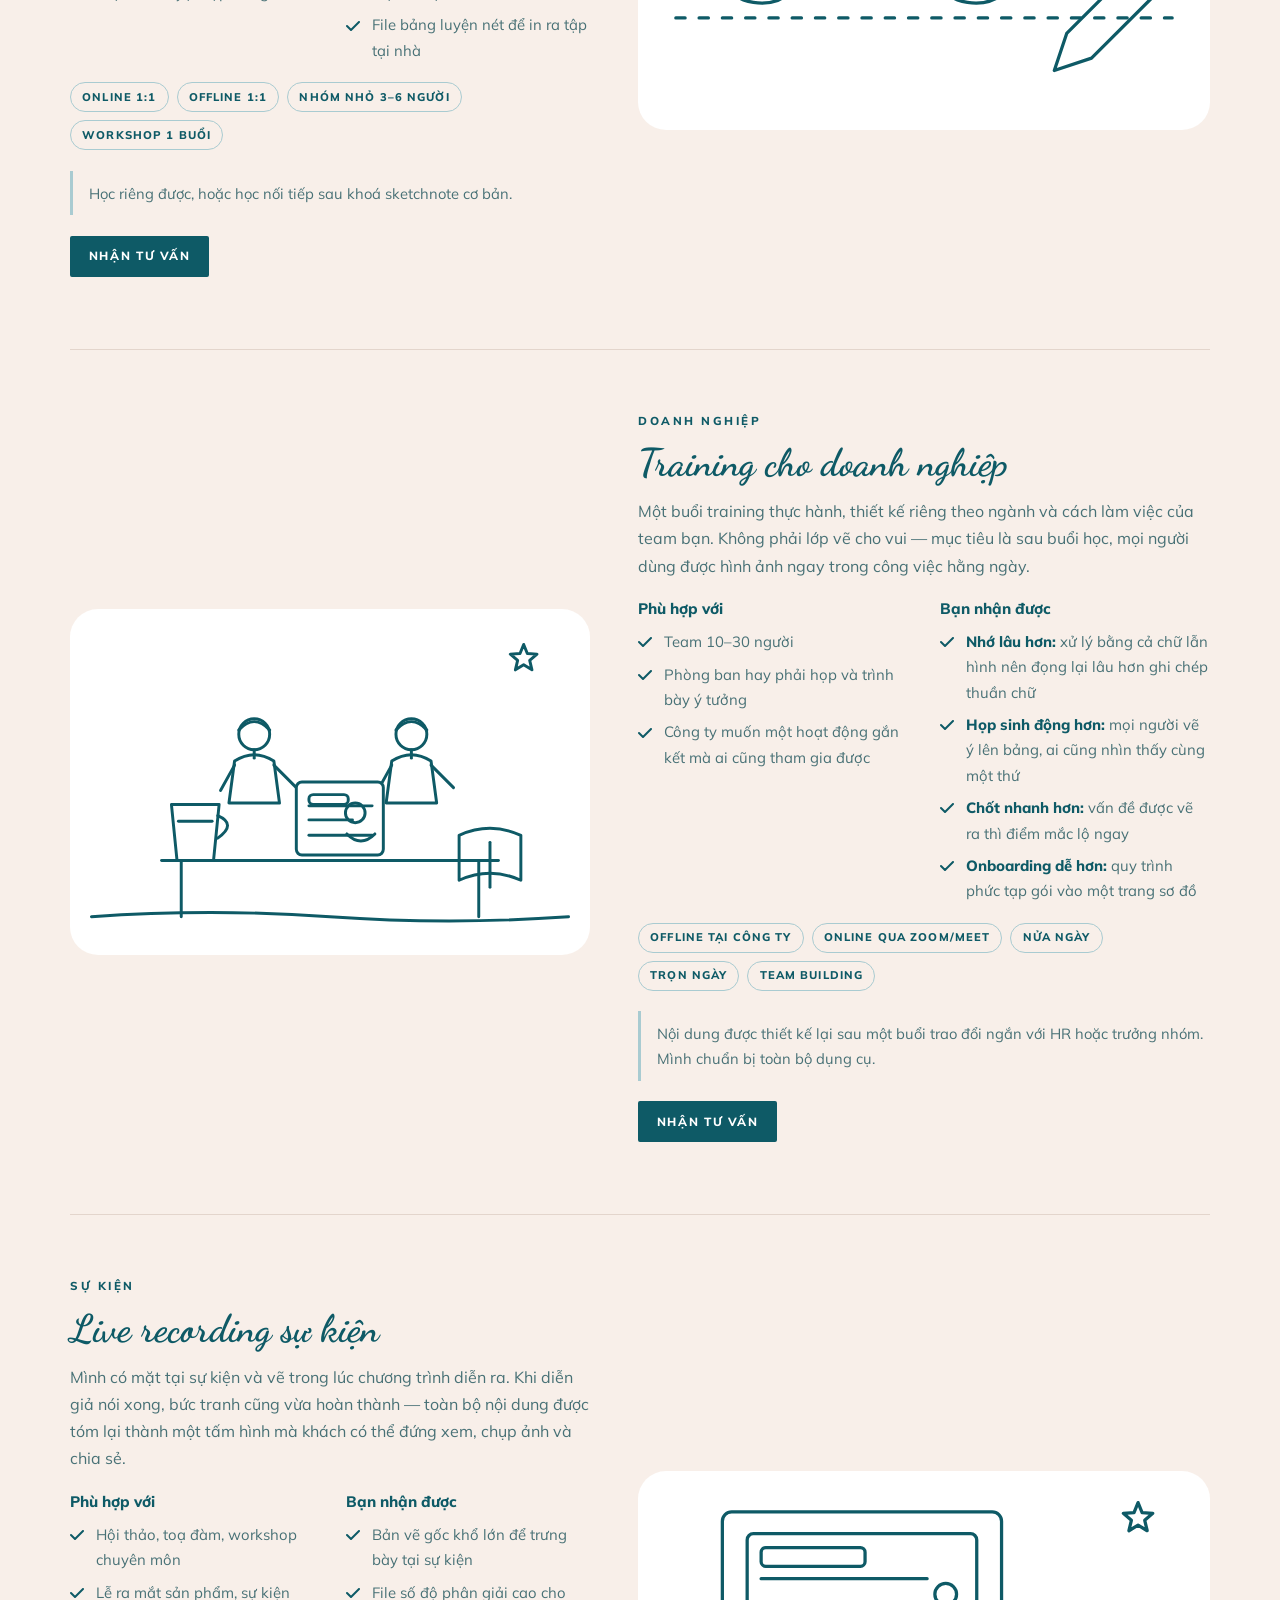
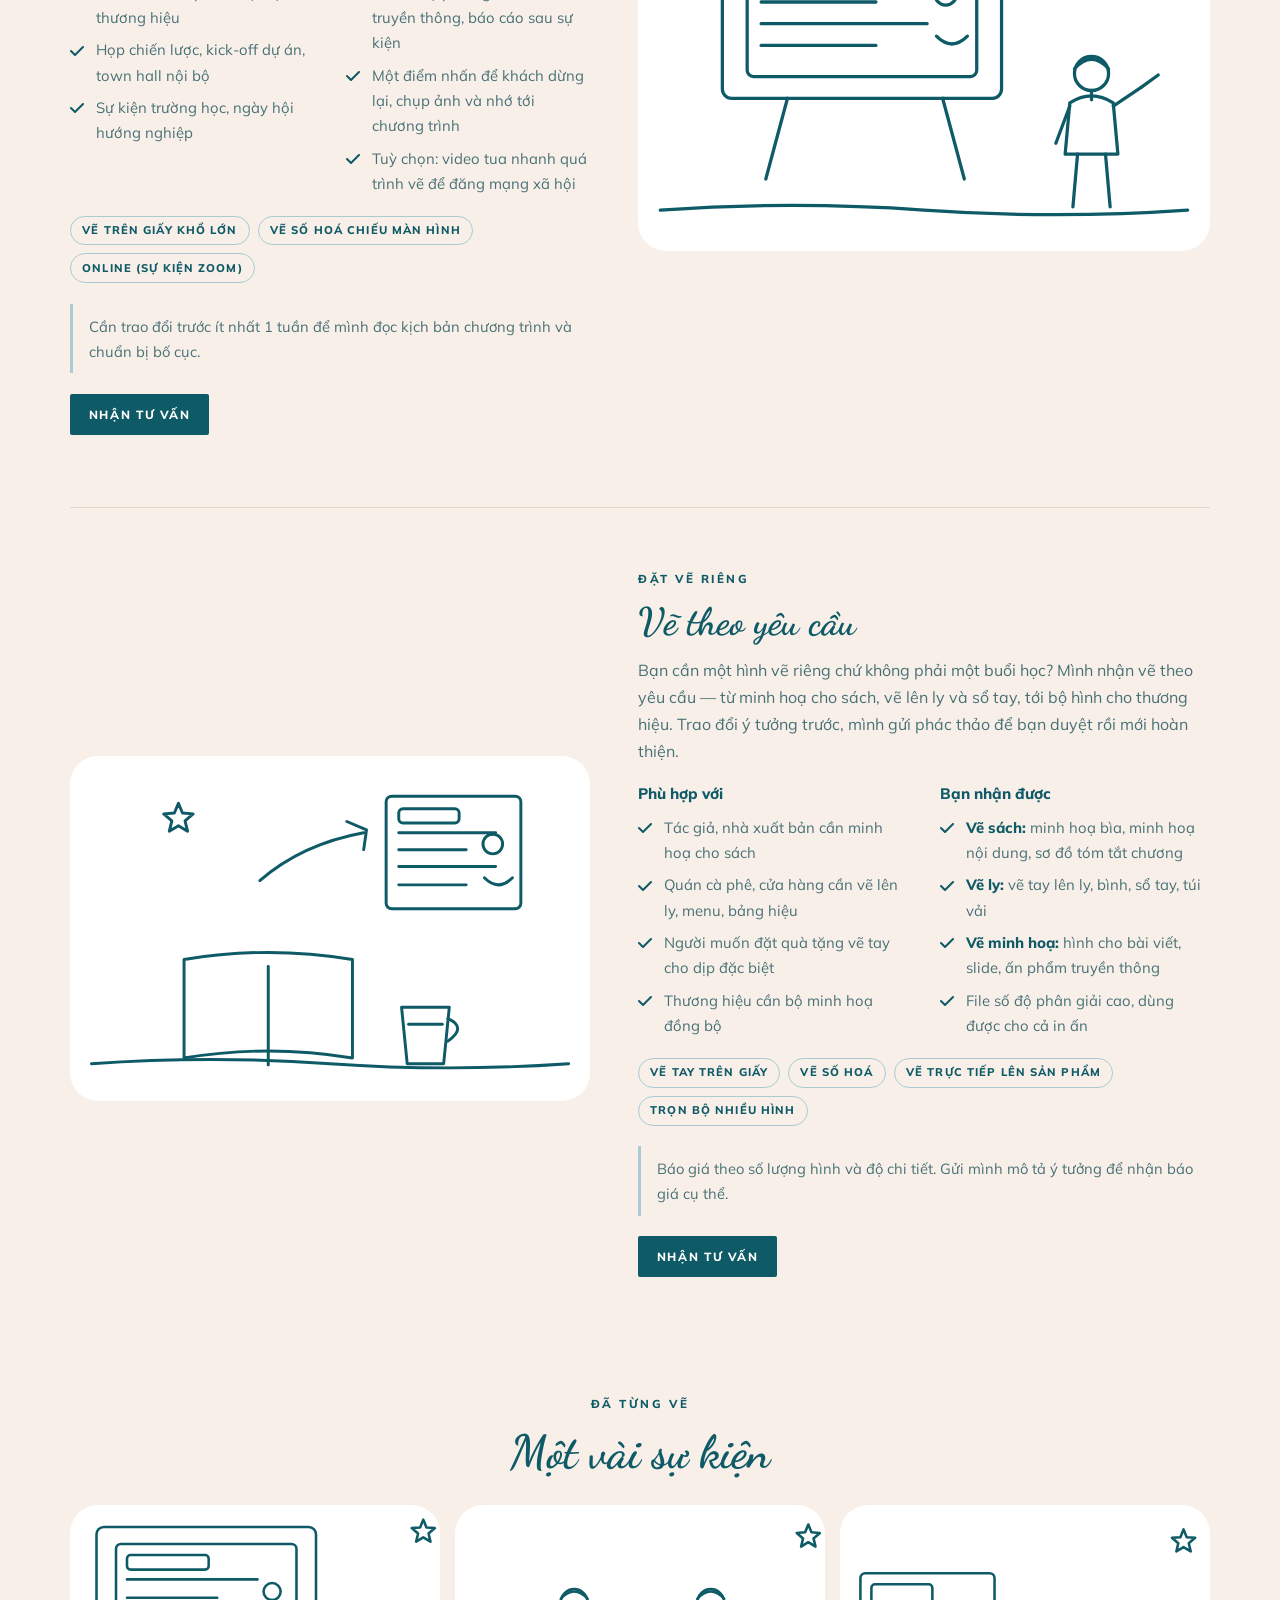
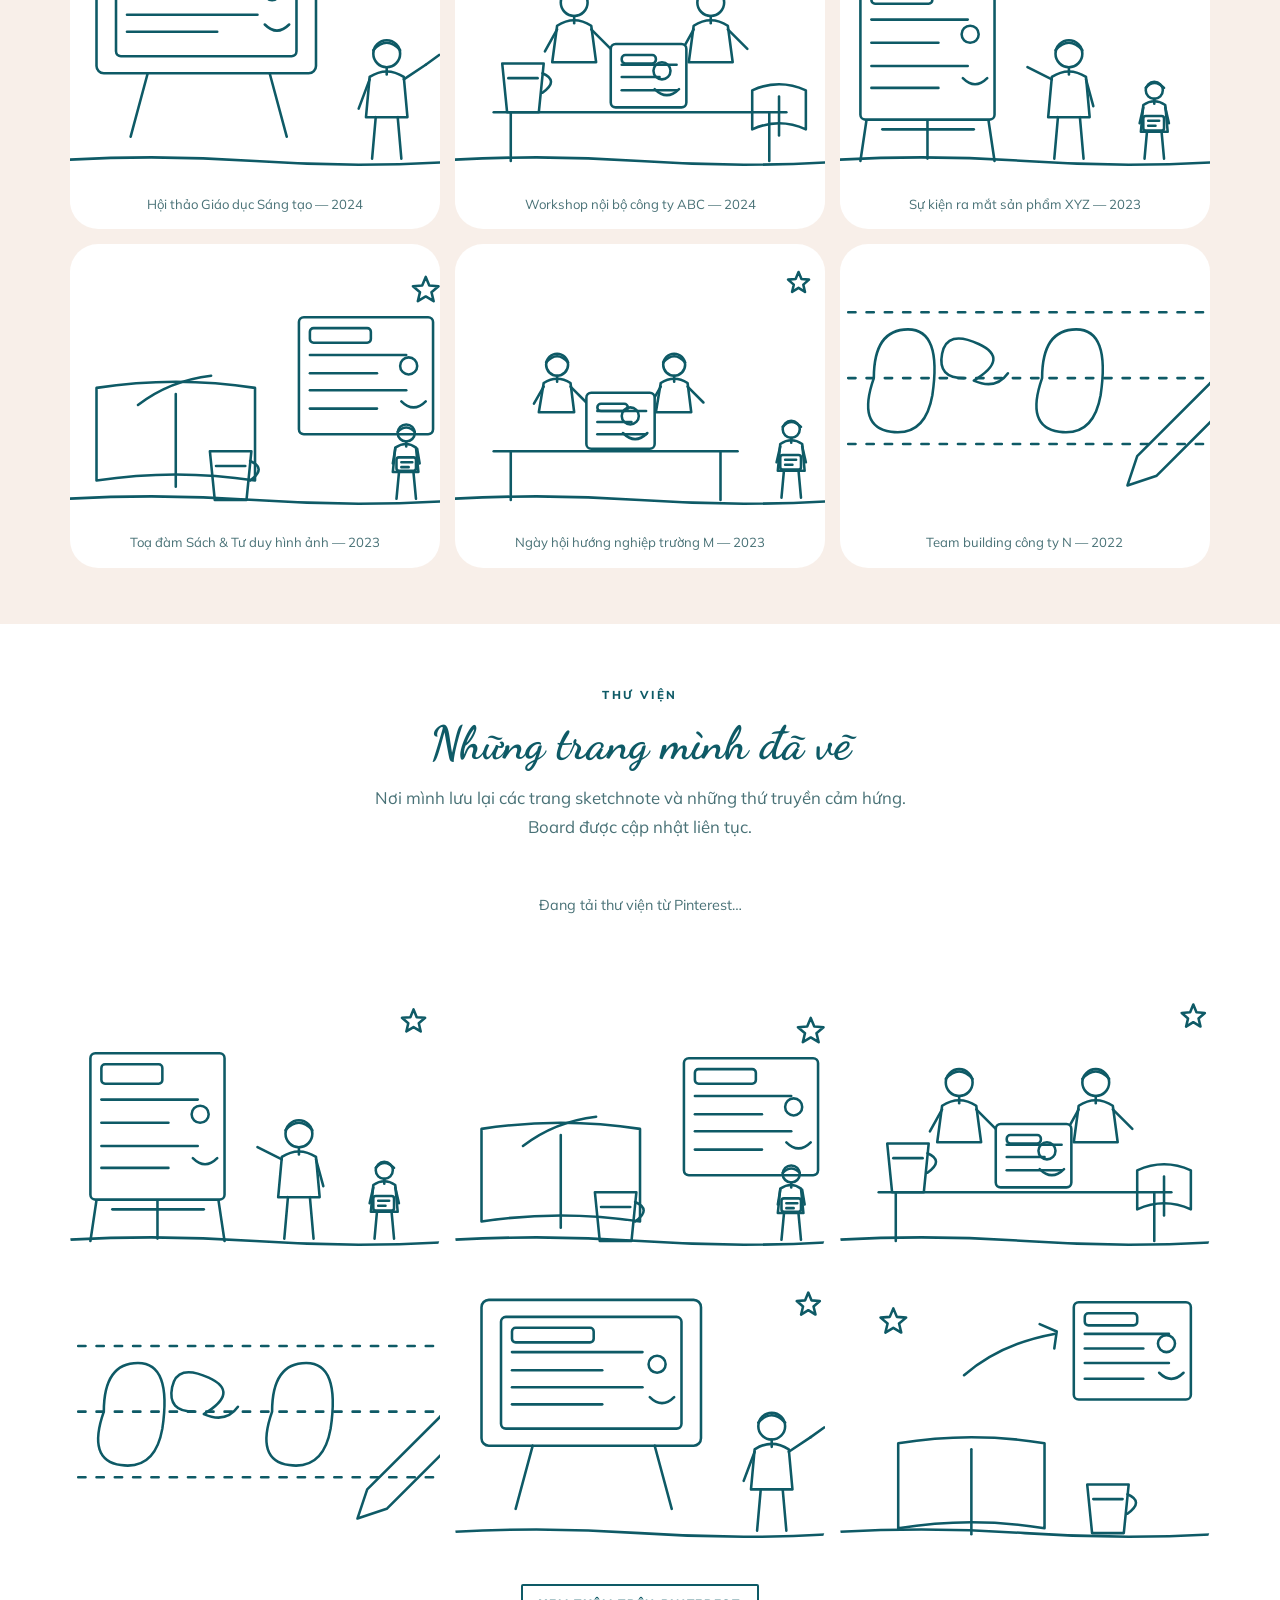
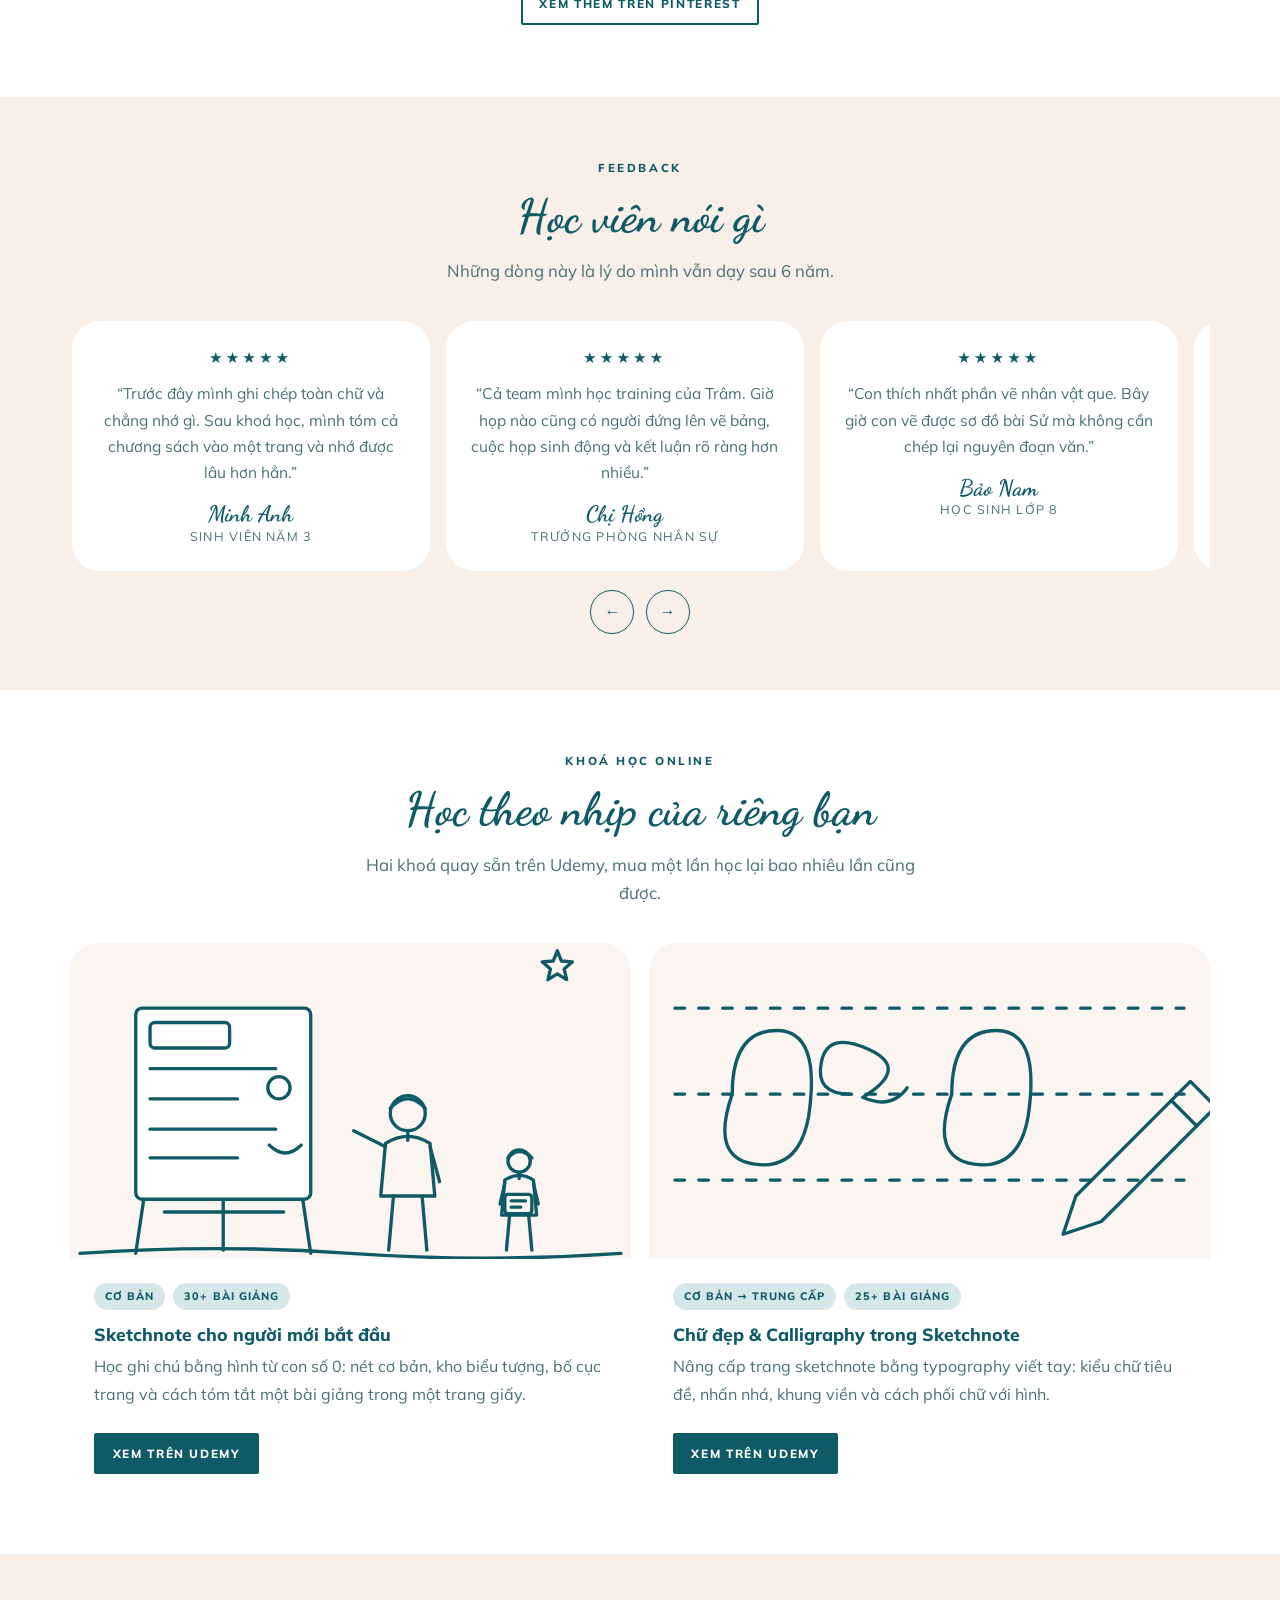
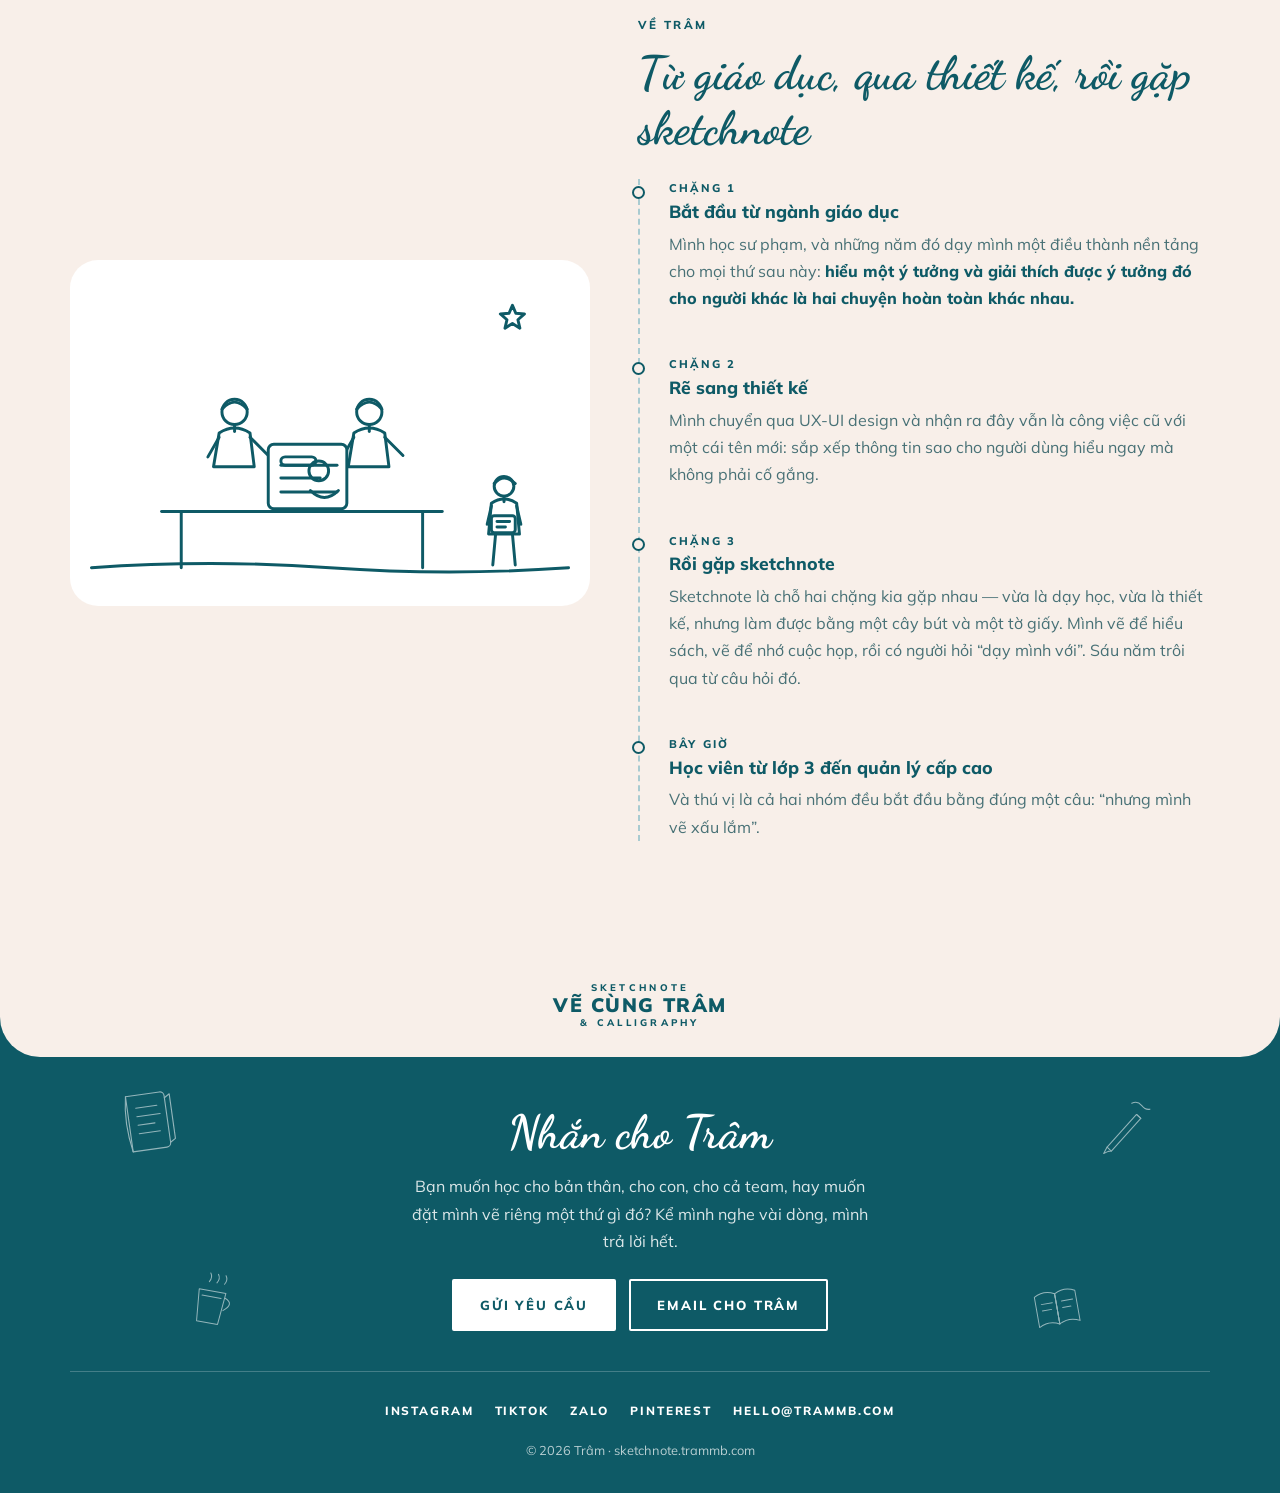
==== commit dd79af12: "Bỏ logo ở giữa thanh menu Menu giờ chỉ còn một hàng link canh giữa, gộp hai nhóm trái phải làm một. " ====
--- a/index.html
+++ b/index.html
@@ -26,21 +26,10 @@
 
 <header class="site-header">
   <nav class="nav wrap" aria-label="Điều hướng chính">
-    <ul class="nav-links nav-links--left">
+    <ul class="nav-links">
       <li><a href="#top">Trang chủ</a></li>
       <li><a href="#dich-vu">Dịch vụ</a></li>
       <li><a href="#thu-vien">Thư viện</a></li>
-    </ul>
-
-    <a class="logo" href="#top">
-      <span class="top">Sketchnote</span>
-      <span class="mid">Vẽ cùng Trâm</span>
-      <span class="bottom">&amp; Calligraphy</span>
-    </a>
-
-    <button class="nav-toggle" aria-expanded="false" aria-label="Mở menu"><span></span><span></span><span></span></button>
-
-    <ul class="nav-links nav-links--right">
       <li><a href="#khoa-hoc">Khoá học</a></li>
       <li><a href="#ve-tram">Về Trâm</a></li>
       <li><a href="#lien-he">Liên hệ</a></li>
--- a/styles.css
+++ b/styles.css
@@ -95,56 +95,38 @@
   background: rgba(248,239,233,.96);
   backdrop-filter: saturate(180%) blur(8px);
 }
-.nav { display: flex; align-items: center; justify-content: space-between; gap: 1rem; padding: .8rem 0; }
-
-/* Logo xếp 3 dòng như bảng hiệu */
+.nav { display: flex; align-items: center; justify-content: center; gap: 1rem; padding: .8rem 0; }
+
+/* Logo xếp 3 dòng — giờ chỉ dùng ở chân trang */
 .logo { text-align: center; text-decoration: none; color: var(--ink); line-height: 1.1; }
 .logo .top, .logo .bottom {
   display: block; font-size: .6rem; font-weight: 800; letter-spacing: .34em; text-transform: uppercase;
 }
 .logo .mid {
-  display: block; font-size: 1.22rem; font-weight: 900; letter-spacing: .1em;
+  display: block; font-size: clamp(1rem, 3.6vw, 1.22rem); font-weight: 900; letter-spacing: .08em;
   text-transform: uppercase; margin: .1em 0;
 }
 
-.nav-toggle {
-  display: grid; gap: 5px; width: 42px; height: 40px; place-content: center;
-  background: none; border: 1.5px solid var(--ink); border-radius: 4px; cursor: pointer;
-}
-.nav-toggle span { display: block; width: 18px; height: 2px; background: var(--ink); }
-
-/* Trên điện thoại: 2 nhóm link xếp dọc dưới logo, không đè lên nhau */
-.nav { flex-wrap: wrap; }
+/* Menu: một hàng link canh giữa, tự xuống dòng trên màn hình hẹp */
 .nav-links {
-  display: none; list-style: none; margin: 0; padding: 0;
-  width: 100%; flex-direction: column; gap: 0;
-}
-.nav-links--left  { order: 3; }
-.nav-links--right { order: 4; padding-bottom: .8rem; }
-.nav-links.open { display: flex; }
+  display: flex; flex-wrap: wrap; justify-content: center;
+  list-style: none; margin: 0; padding: 0;
+  gap: .3rem 1.1rem;
+}
 .nav-links a {
-  display: block; padding: .75rem .1rem; color: var(--ink); text-decoration: none;
-  font-size: .78rem; font-weight: 800; letter-spacing: .16em; text-transform: uppercase;
-  border-bottom: 1px solid var(--line);
-}
-.nav-links a.is-active { border-bottom-color: var(--ink); }
-
-@media (min-width: 1000px) {
-  .nav-toggle { display: none; }
-  .nav { display: grid; grid-template-columns: 1fr auto 1fr; align-items: center; }
-  .nav-links {
-    display: flex; flex-direction: row; align-items: center; gap: 2rem;
-    position: static; background: none; padding: 0; box-shadow: none;
-  }
-  .nav-links--left  { justify-self: start; order: 0; width: auto; }
-  .nav-links--right { justify-self: end;   order: 0; width: auto; padding-bottom: 0; }
-  .logo { order: 0; }
-  .nav-links a { border: 0; padding: .3rem 0; position: relative; }
-  .nav-links a::after {
-    content: ""; position: absolute; left: 0; right: 100%; bottom: 0; height: 2px;
-    background: var(--ink); transition: right .2s ease;
-  }
-  .nav-links a:hover::after, .nav-links a.is-active::after { right: 0; }
+  display: block; padding: .3rem .1rem; position: relative;
+  color: var(--ink); text-decoration: none;
+  font-size: .7rem; font-weight: 800; letter-spacing: .13em; text-transform: uppercase;
+}
+.nav-links a::after {
+  content: ""; position: absolute; left: 0; right: 100%; bottom: .05rem; height: 2px;
+  background: var(--ink); transition: right .2s ease;
+}
+.nav-links a:hover::after, .nav-links a.is-active::after { right: 0; }
+
+@media (min-width: 700px) {
+  .nav-links { gap: .4rem 2rem; }
+  .nav-links a { font-size: .78rem; letter-spacing: .16em; padding: .35rem .1rem; }
 }
 
 /* ---------- 5. Hero ---------- */
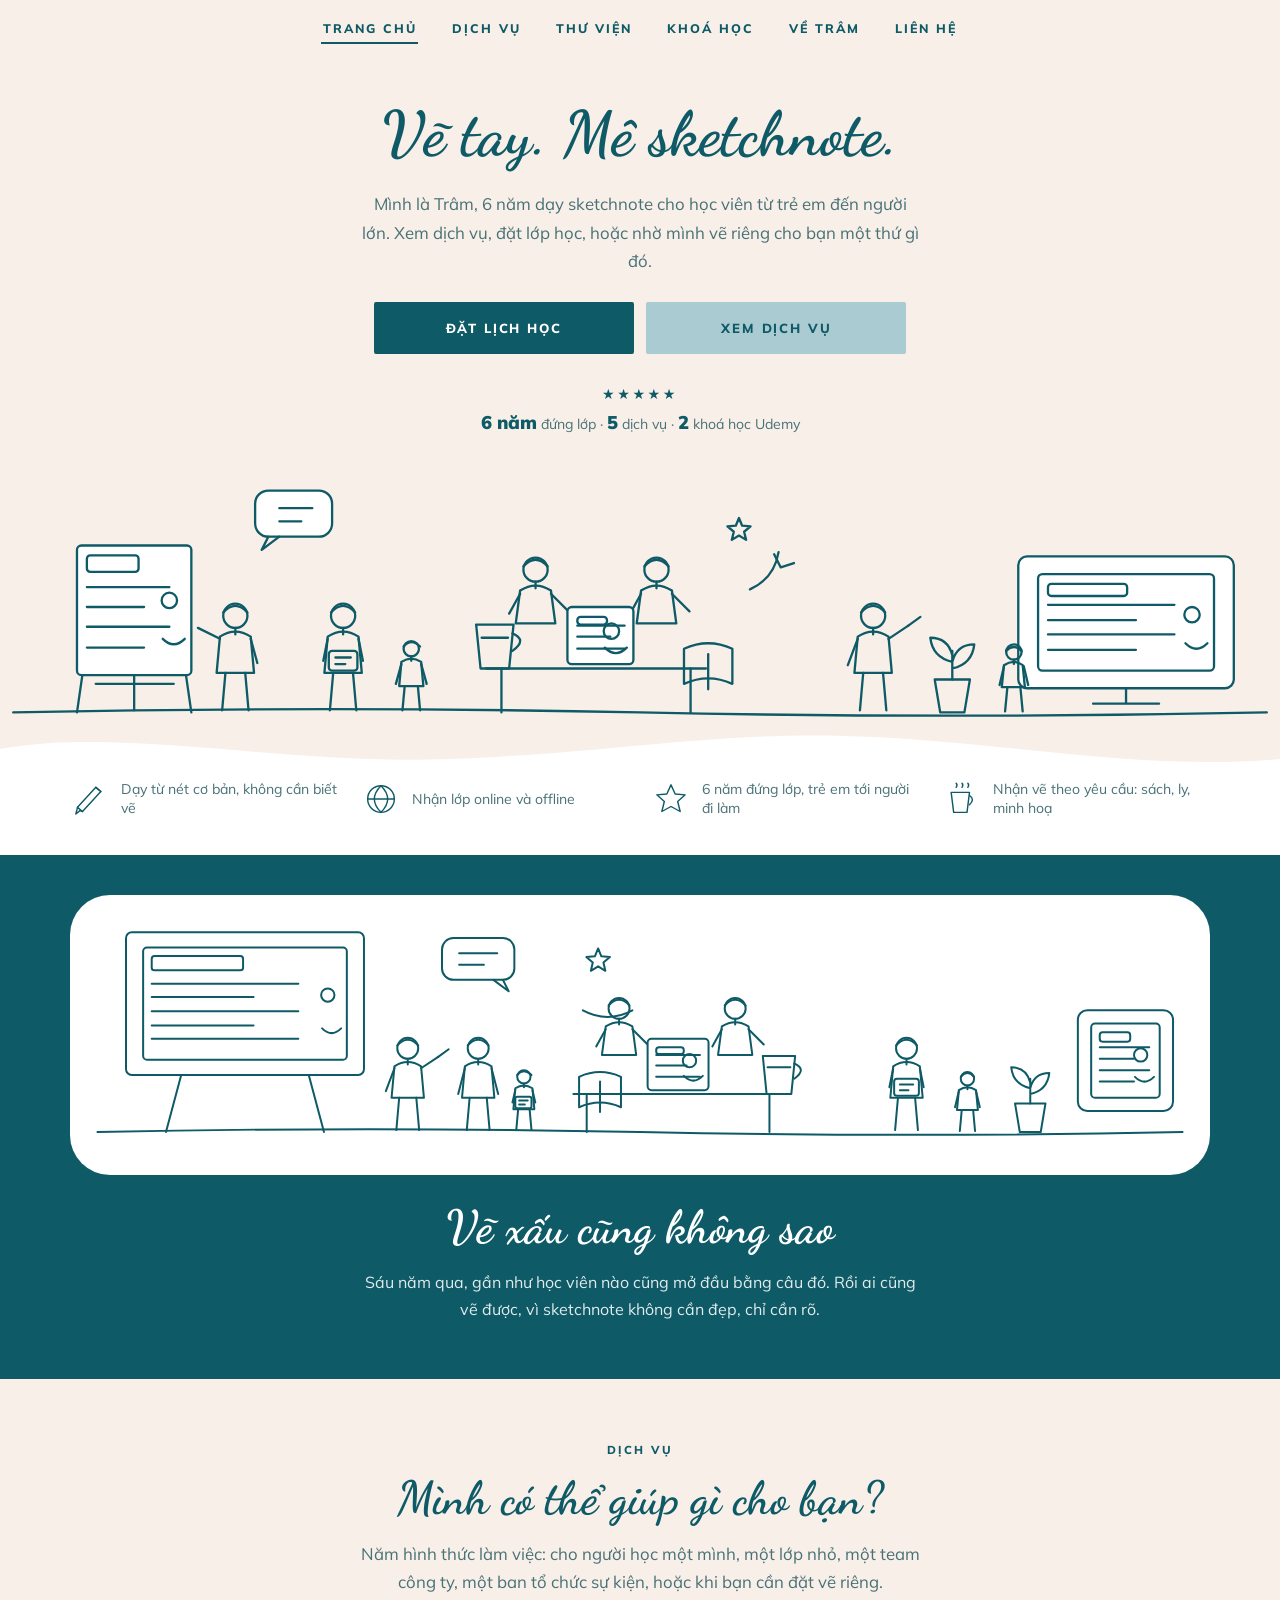
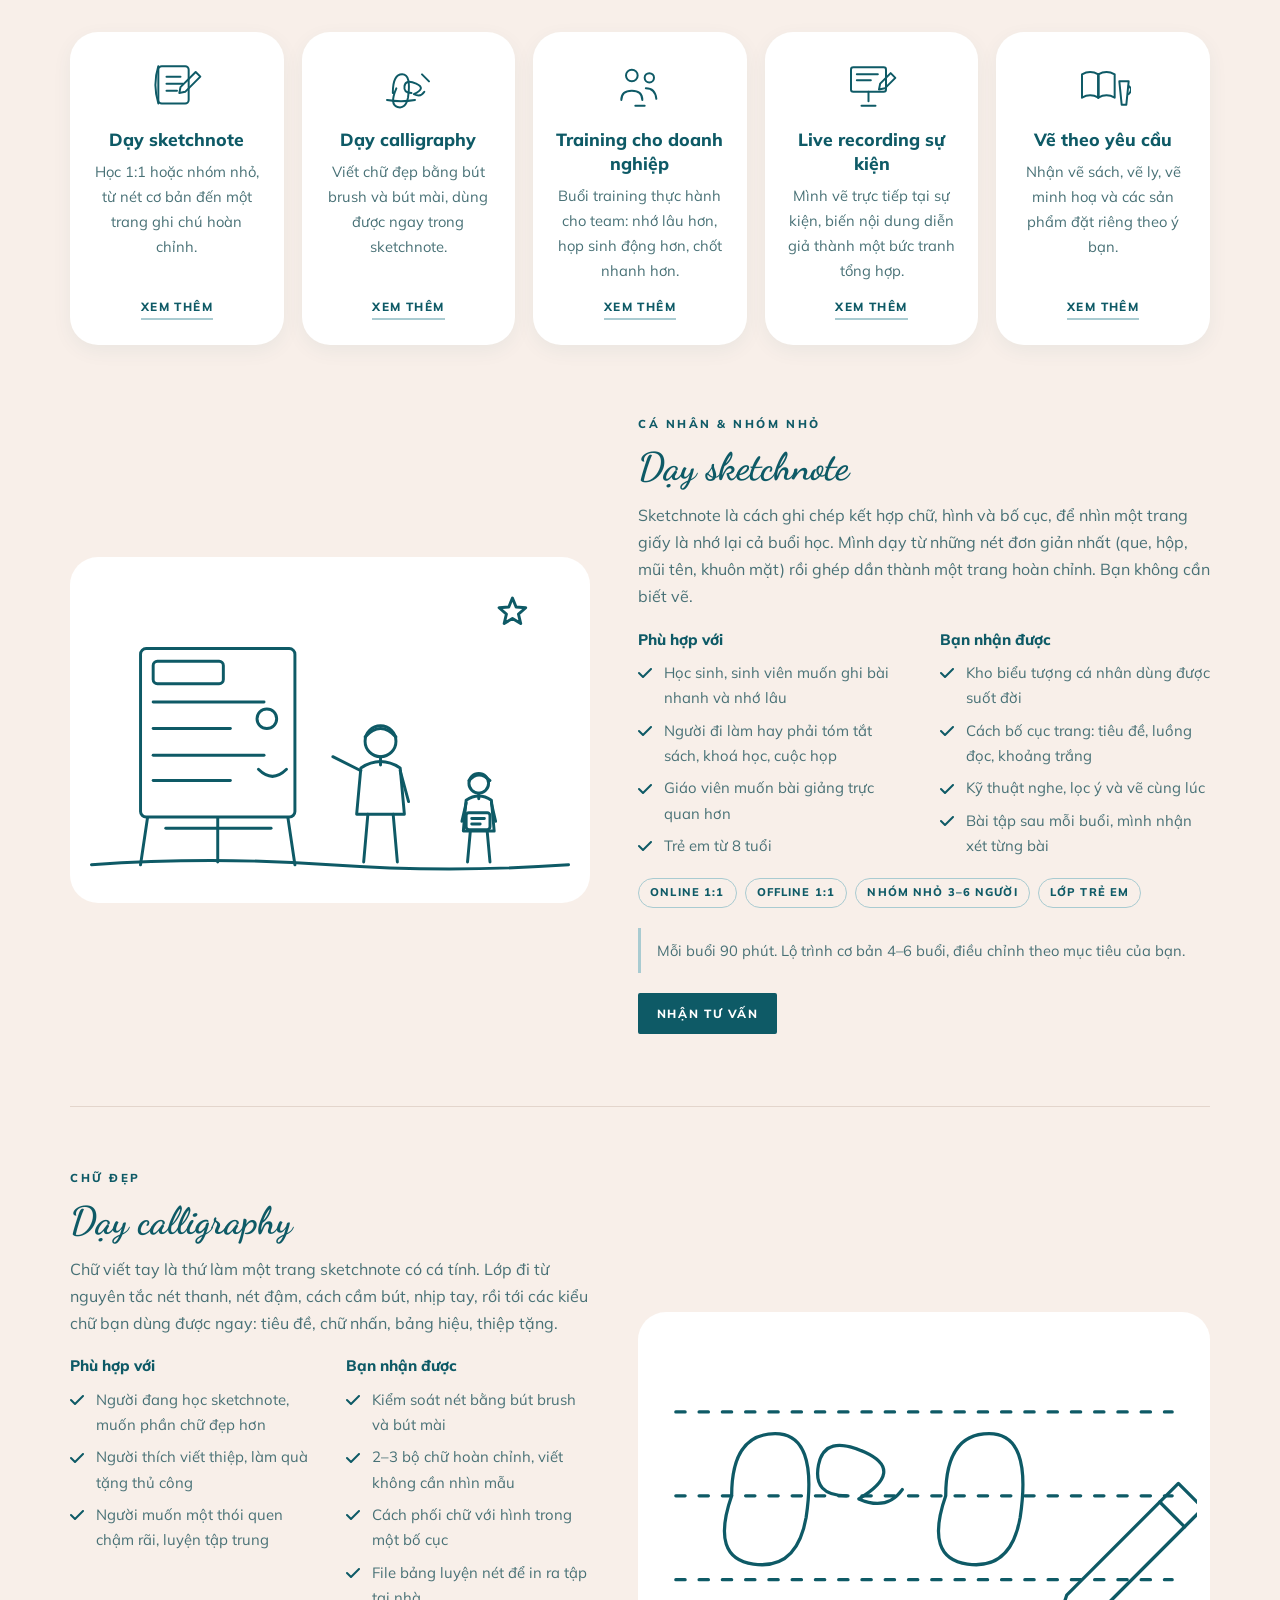
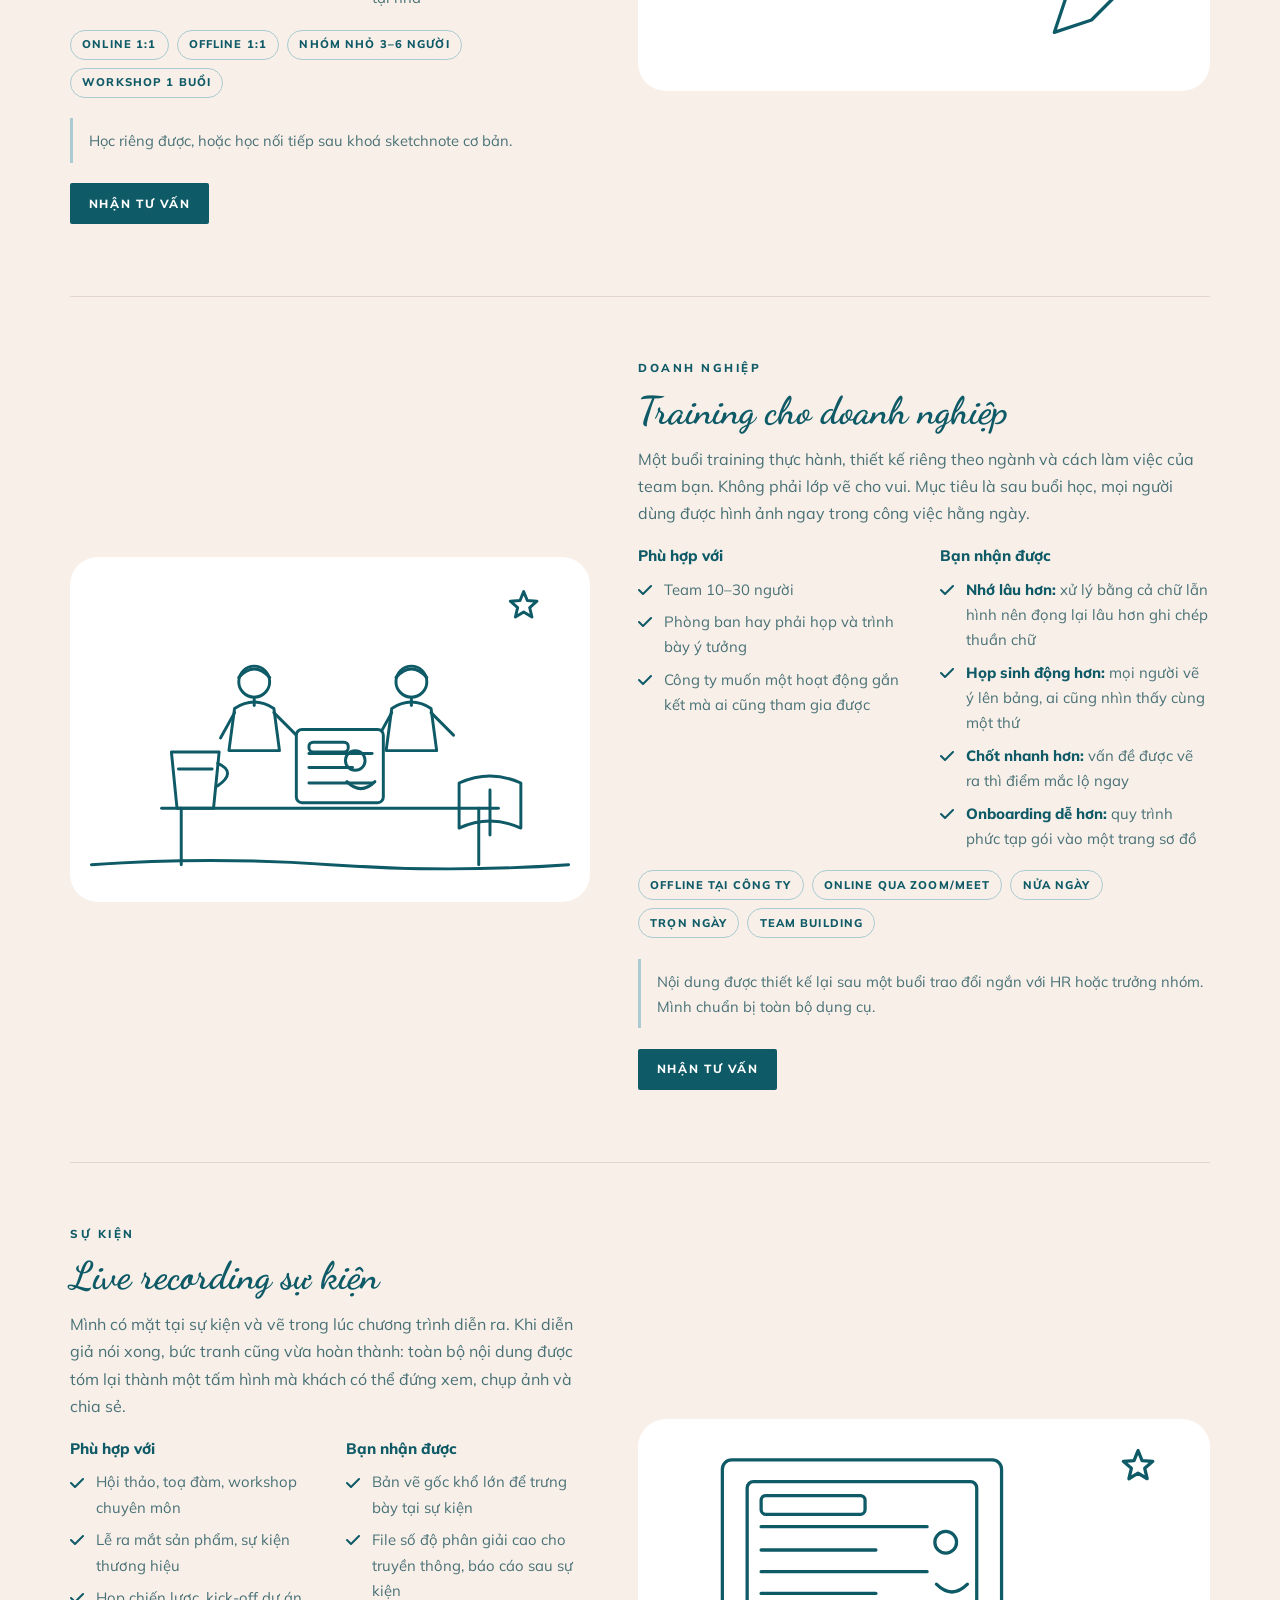
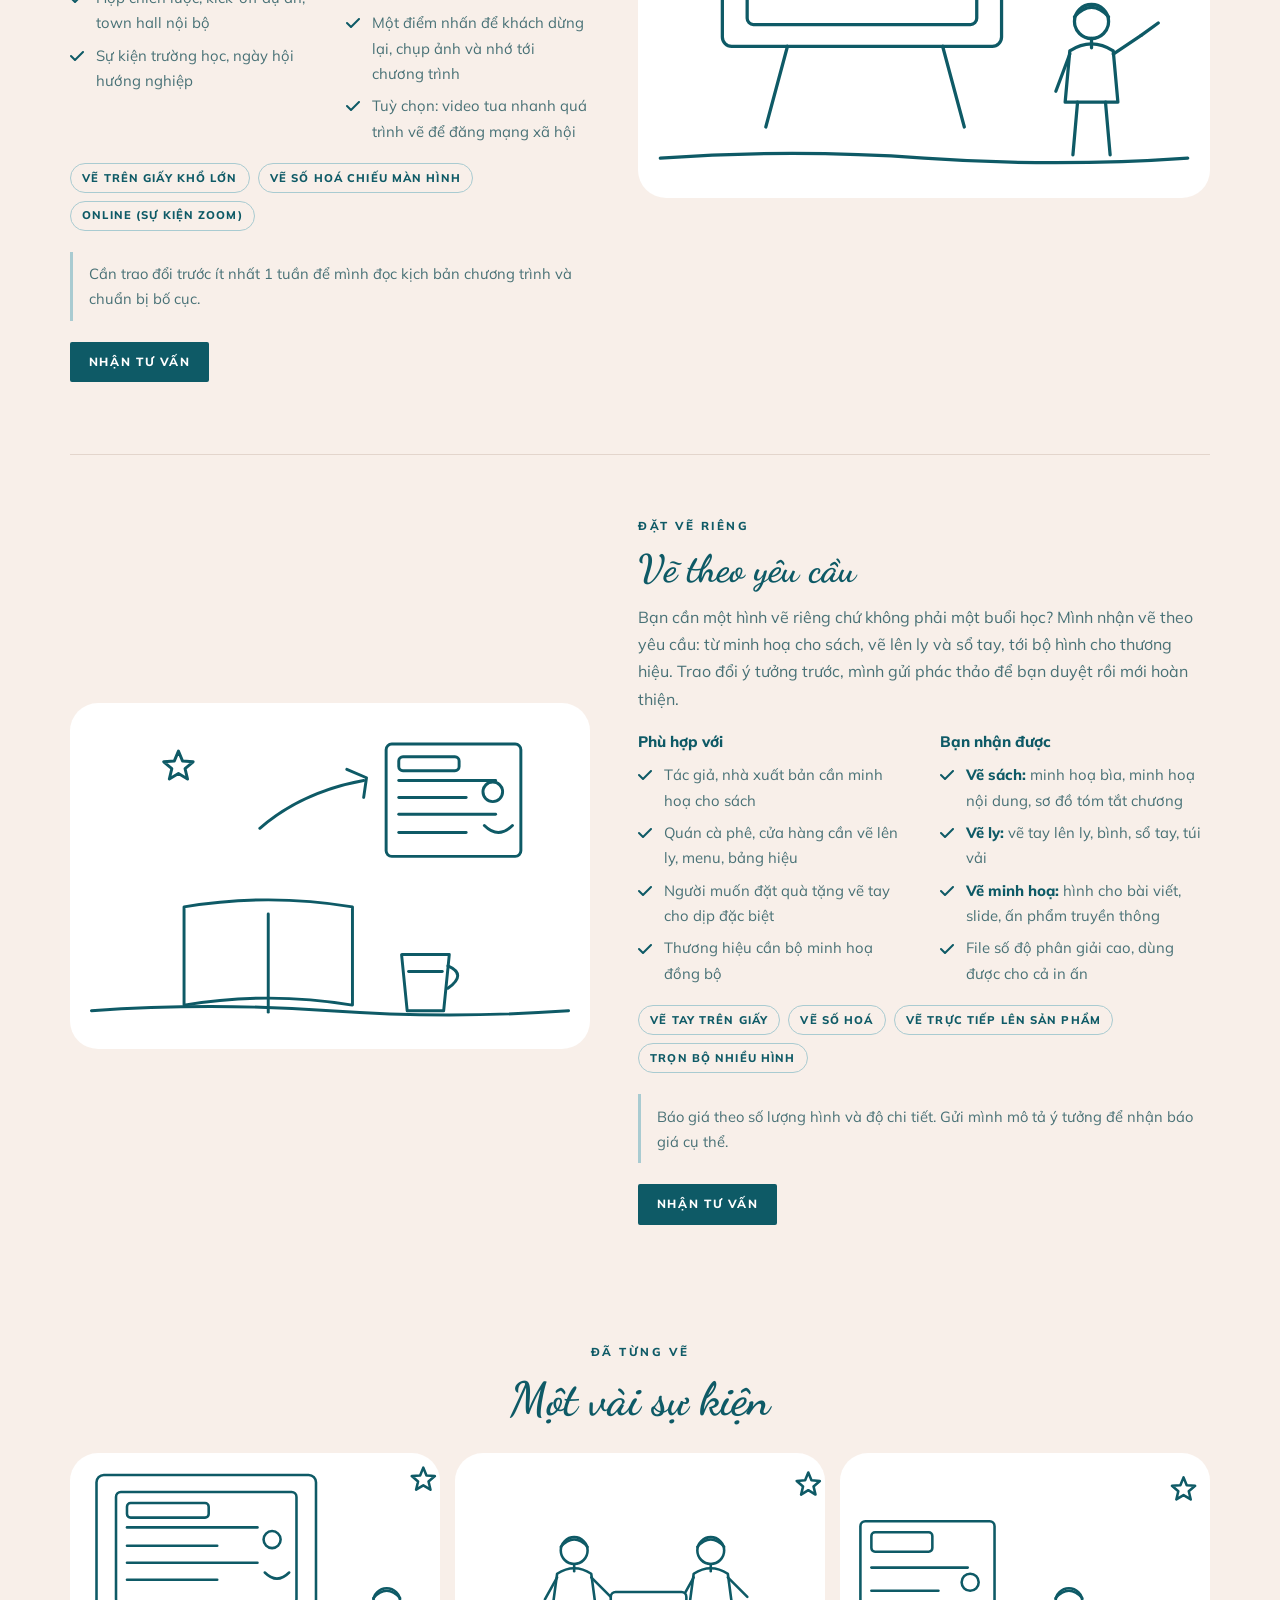
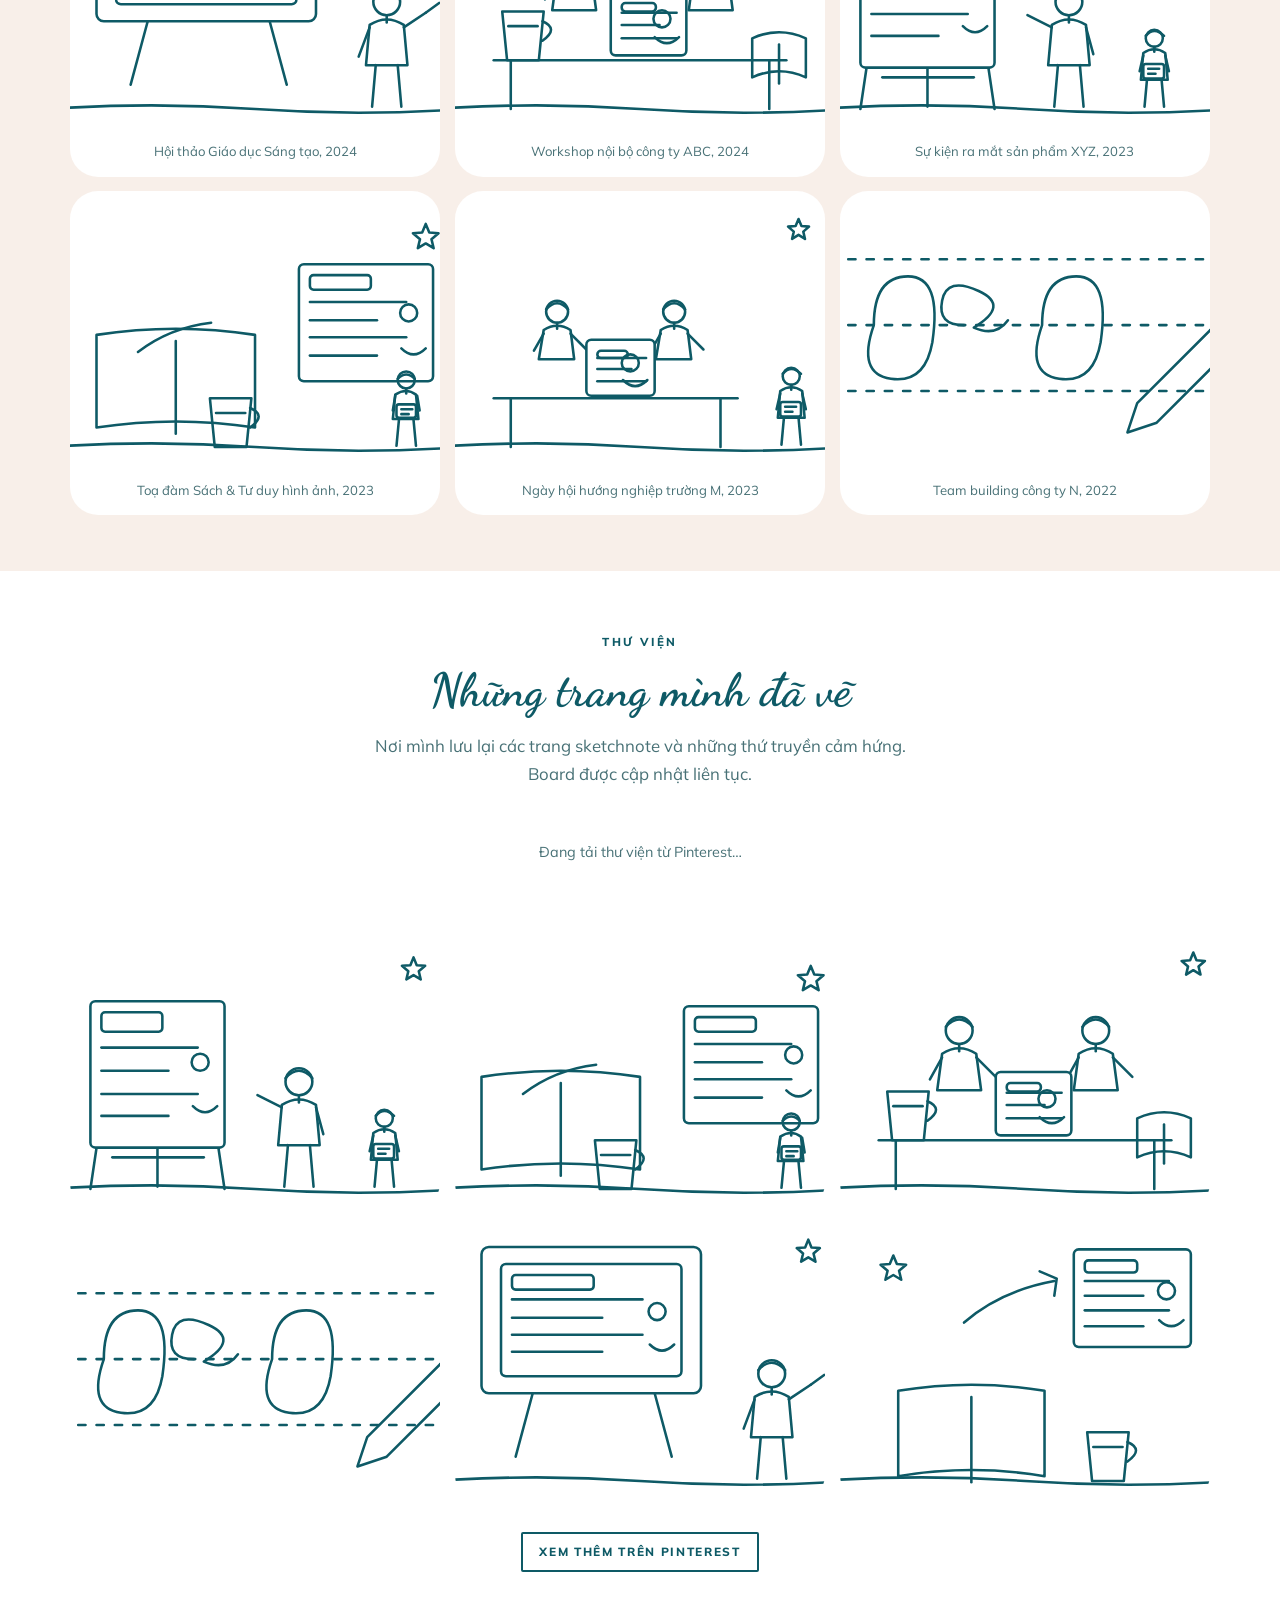
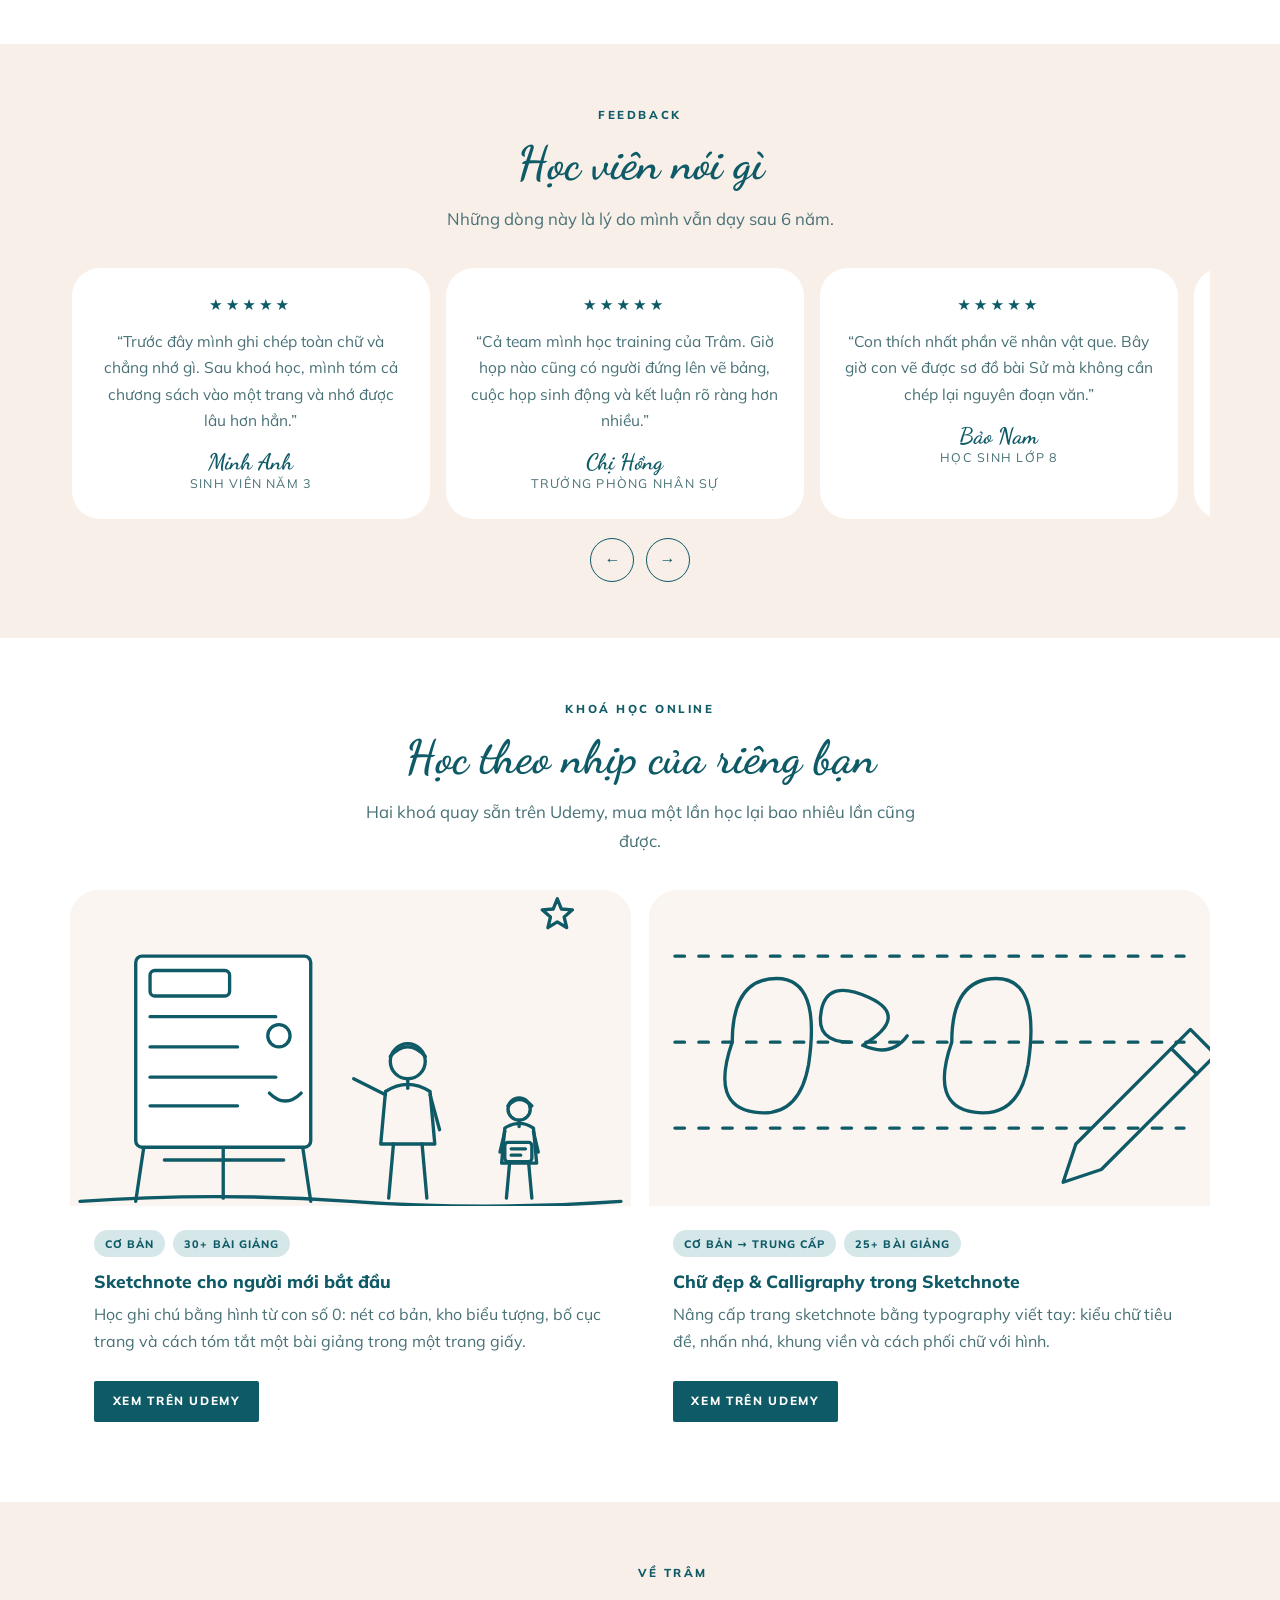
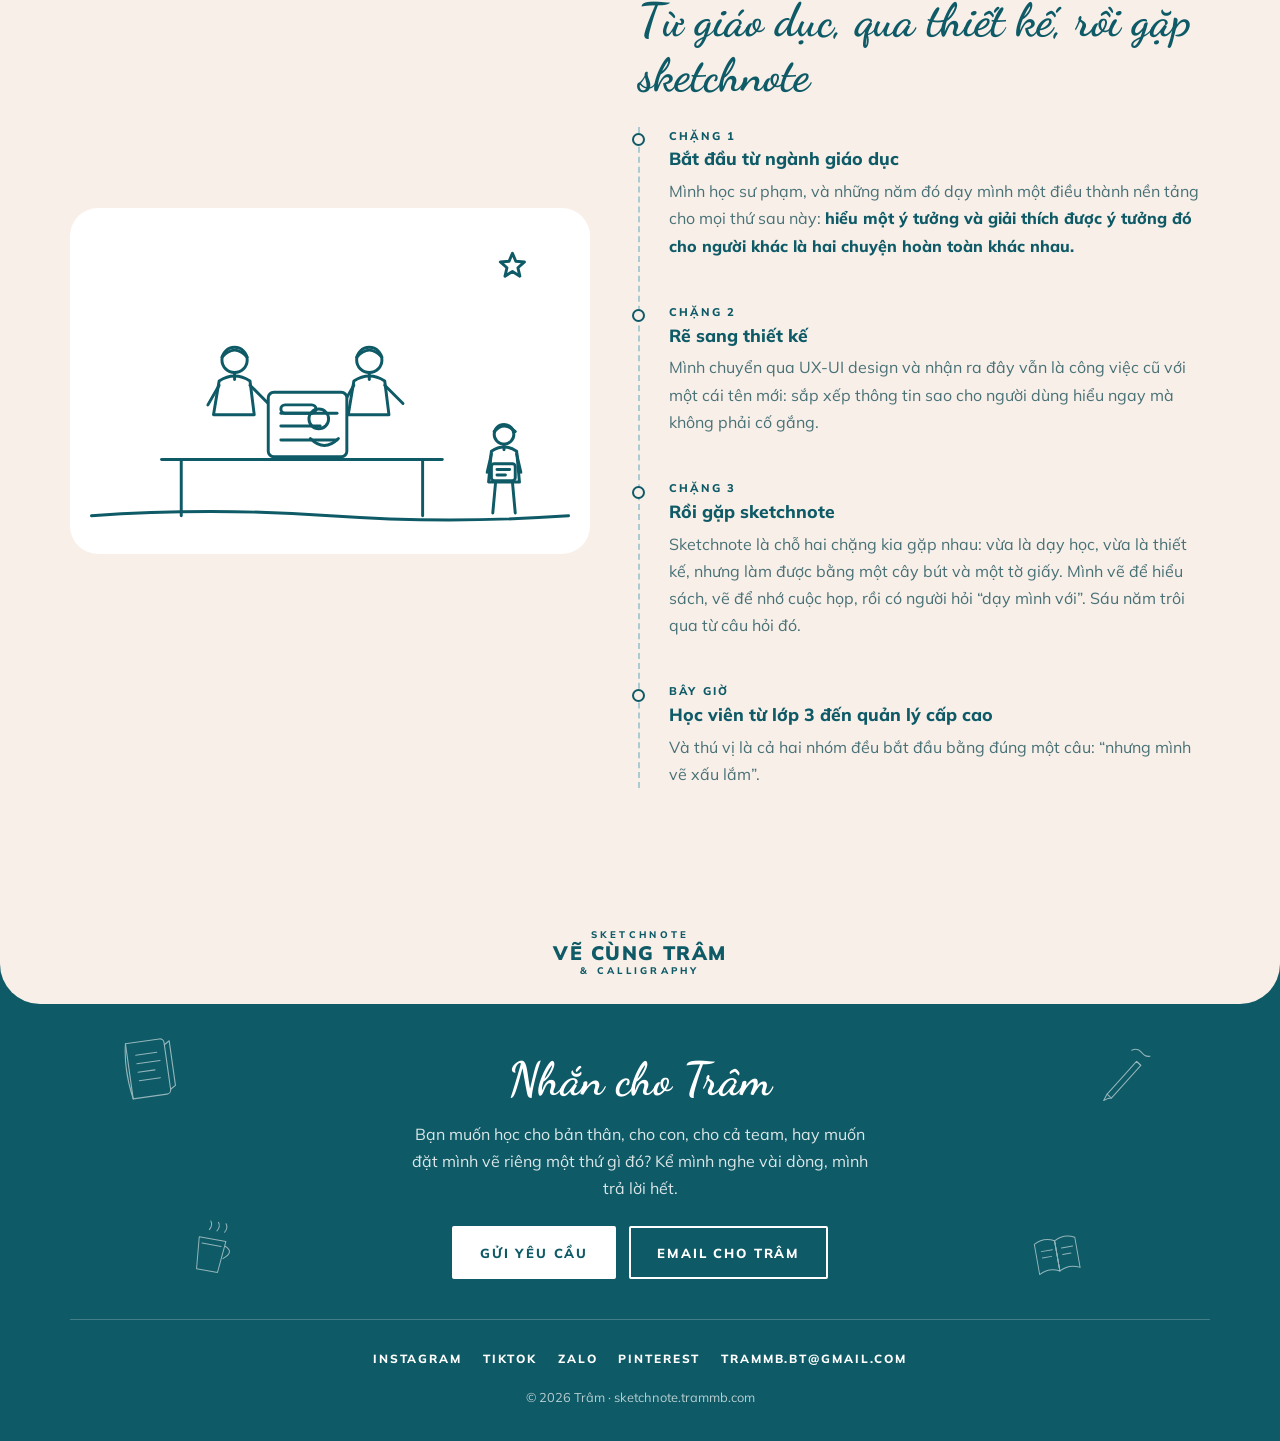
==== commit 05871212: "Bỏ dấu gạch ngang dài trong nội dung website Thay bằng dấu phẩy, hai chấm, chấm hoặc ngoặc đơn tuỳ c" ====
--- a/index.html
+++ b/index.html
@@ -3,10 +3,10 @@
 <head>
 <meta charset="UTF-8">
 <meta name="viewport" content="width=device-width, initial-scale=1">
-<title>Trâm · Sketchnote — Biến ý tưởng thành hình ảnh</title>
-<meta name="description" content="Trâm — UX-UI designer, 6 năm dạy sketchnote cho trẻ em và người lớn. Dạy sketchnote, calligraphy, training doanh nghiệp, live recording sự kiện và nhận vẽ theo yêu cầu.">
+<title>Trâm · Sketchnote: Biến ý tưởng thành hình ảnh</title>
+<meta name="description" content="Trâm là UX-UI designer, 6 năm dạy sketchnote cho trẻ em và người lớn. Dạy sketchnote, calligraphy, training doanh nghiệp, live recording sự kiện và nhận vẽ theo yêu cầu.">
 <meta name="theme-color" content="#0E5A66">
-<meta property="og:title" content="Trâm · Sketchnote — Biến ý tưởng thành hình ảnh">
+<meta property="og:title" content="Trâm · Sketchnote: Biến ý tưởng thành hình ảnh">
 <meta property="og:description" content="Dạy sketchnote, calligraphy, training doanh nghiệp, live recording và vẽ theo yêu cầu.">
 <meta property="og:type" content="website">
 <!-- 👉 THAY: ảnh chia sẻ mạng xã hội (1200x630) -->
@@ -18,8 +18,9 @@
      Cả hai font đều có bộ ký tự tiếng Việt đầy đủ (subset "vietnamese") -->
 <link href="https://fonts.googleapis.com/css2?family=Dancing+Script:wght@600;700&family=Mulish:wght@400;600;700;800;900&display=swap" rel="stylesheet">
 <link rel="stylesheet" href="styles.css">
-<!-- 👉 THAY: favicon, bỏ file vào assets/ -->
-<link rel="icon" href="assets/favicon.png">
+<link rel="icon" href="/favicon.ico" sizes="any">
+<link rel="icon" type="image/png" sizes="256x256" href="assets/icon.png">
+<link rel="apple-touch-icon" sizes="180x180" href="assets/apple-icon.png">
 </head>
 <body>
 <a class="skip-link" href="#main">Bỏ qua, tới nội dung chính</a>
@@ -43,7 +44,7 @@
   <section class="hero" id="top">
     <div class="wrap">
       <h1 class="display">Vẽ tay. Mê sketchnote.</h1>
-      <p class="lead">Mình là Trâm — 6 năm dạy sketchnote cho học viên từ trẻ em đến người lớn. Xem dịch vụ, đặt lớp học, hoặc nhờ mình vẽ riêng cho bạn một thứ gì đó.</p>
+      <p class="lead">Mình là Trâm, 6 năm dạy sketchnote cho học viên từ trẻ em đến người lớn. Xem dịch vụ, đặt lớp học, hoặc nhờ mình vẽ riêng cho bạn một thứ gì đó.</p>
       <div class="hero-actions">
         <a class="btn" data-site-register href="#">Đặt lịch học</a>
         <a class="btn btn--sky" href="#dich-vu">Xem dịch vụ</a>
@@ -76,7 +77,7 @@
       </div>
       <div class="band-caption">
         <h2 class="display">Vẽ xấu cũng không sao</h2>
-        <p>Sáu năm qua, gần như học viên nào cũng mở đầu bằng câu đó. Rồi ai cũng vẽ được — vì sketchnote không cần đẹp, chỉ cần rõ.</p>
+        <p>Sáu năm qua, gần như học viên nào cũng mở đầu bằng câu đó. Rồi ai cũng vẽ được, vì sketchnote không cần đẹp, chỉ cần rõ.</p>
       </div>
     </div>
   </section>
@@ -86,7 +87,7 @@
     <div class="wrap center">
       <span class="eyebrow">Dịch vụ</span>
       <h2 class="display">Mình có thể giúp gì cho bạn?</h2>
-      <p class="lead">Năm hình thức làm việc — cho người học một mình, một lớp nhỏ, một team công ty, một ban tổ chức sự kiện, hoặc khi bạn cần đặt vẽ riêng.</p>
+      <p class="lead">Năm hình thức làm việc: cho người học một mình, một lớp nhỏ, một team công ty, một ban tổ chức sự kiện, hoặc khi bạn cần đặt vẽ riêng.</p>
       <!-- Render từ mảng SERVICES trong data.js -->
       <div class="grid grid--auto" id="service-cards" style="margin-top:2.2rem"></div>
     </div>
@@ -99,7 +100,7 @@
            #day-sketchnote #calligraphy #training #live-recording #ve-theo-yeu-cau -->
       <div id="service-details"></div>
 
-      <!-- Gallery riêng của Live recording — lấy từ LIVE_GALLERY trong data.js -->
+      <!-- Gallery riêng của Live recording, lấy từ LIVE_GALLERY trong data.js -->
       <div style="margin-top:2.5rem" class="center">
         <span class="eyebrow">Đã từng vẽ</span>
         <h2 class="display">Một vài sự kiện</h2>
@@ -118,7 +119,7 @@
       <!-- ============================================================
            👉 THAY LINK BOARD trong data.js → biến PINTEREST_BOARD_URL
            Widget dựng bằng script chính chủ của Pinterest
-           (assets.pinterest.com/js/pinit.js — cùng code mà
+           (assets.pinterest.com/js/pinit.js, cùng code mà
            widgets.pinterest.com sinh ra ở tab "Board").
            Nếu tải chậm hoặc bị chặn, khối fallback bên dưới tự hiện.
       ============================================================= -->
@@ -156,7 +157,7 @@
       <span class="eyebrow">Khoá học online</span>
       <h2 class="display">Học theo nhịp của riêng bạn</h2>
       <p class="lead">Hai khoá quay sẵn trên Udemy, mua một lần học lại bao nhiêu lần cũng được.</p>
-      <!-- Render từ mảng COURSES trong data.js — 👉 THAY tên khoá, ảnh cover, link Udemy ở đó -->
+      <!-- Render từ mảng COURSES trong data.js. 👉 THAY tên khoá, ảnh cover, link Udemy ở đó -->
       <div class="grid grid--2" id="course-grid" style="margin-top:2.2rem;text-align:left"></div>
     </div>
   </section>
@@ -186,7 +187,7 @@
             <li>
               <p class="year">Chặng 3</p>
               <h3>Rồi gặp sketchnote</h3>
-              <p>Sketchnote là chỗ hai chặng kia gặp nhau — vừa là dạy học, vừa là thiết kế, nhưng làm được bằng một cây bút và một tờ giấy. Mình vẽ để hiểu sách, vẽ để nhớ cuộc họp, rồi có người hỏi “dạy mình với”. Sáu năm trôi qua từ câu hỏi đó.</p>
+              <p>Sketchnote là chỗ hai chặng kia gặp nhau: vừa là dạy học, vừa là thiết kế, nhưng làm được bằng một cây bút và một tờ giấy. Mình vẽ để hiểu sách, vẽ để nhớ cuộc họp, rồi có người hỏi “dạy mình với”. Sáu năm trôi qua từ câu hỏi đó.</p>
             </li>
             <li>
               <p class="year">Bây giờ</p>
@@ -214,7 +215,7 @@
   </div>
 
   <div class="footer-inner wrap">
-    <!-- Doodle trang trí — đổi file trong assets/illustrations/ nếu muốn -->
+    <!-- Doodle trang trí, đổi file trong assets/illustrations/ nếu muốn -->
     <span class="footer-doodle d1"><img src="assets/illustrations/doodle-notebook.svg" alt=""></span>
     <span class="footer-doodle d2"><img src="assets/illustrations/doodle-cup.svg" alt=""></span>
     <span class="footer-doodle d3"><img src="assets/illustrations/doodle-pen.svg" alt=""></span>
